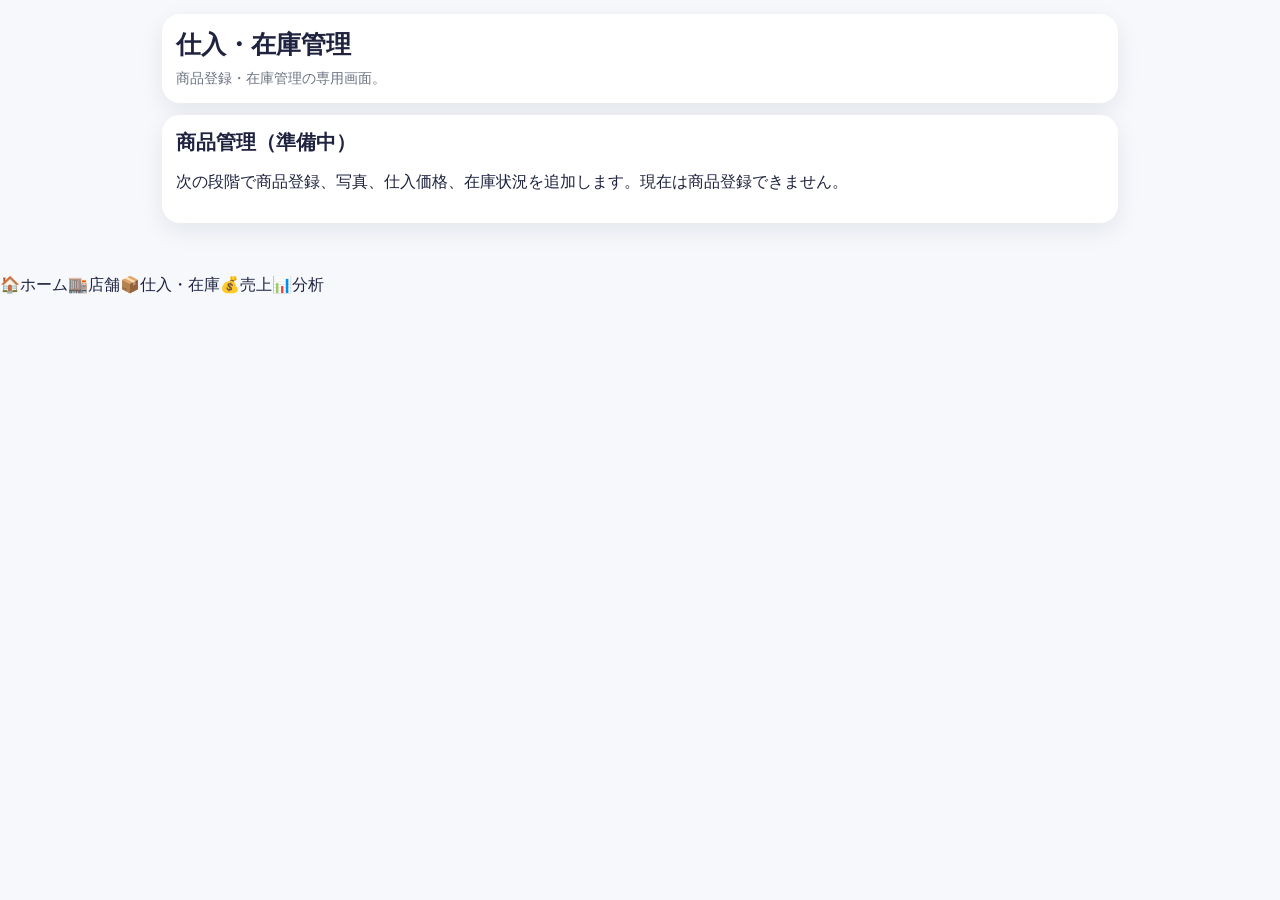
==== inventory.html @ 250a7c62 "Add files via upload" ====
<!DOCTYPE html><html lang="ja"><head><meta charset="UTF-8"><meta name="viewport" content="width=device-width, initial-scale=1, viewport-fit=cover"><meta name="theme-color" content="#3976f6"><meta name="apple-mobile-web-app-capable" content="yes"><link rel="manifest" href="./manifest.json"><link rel="stylesheet" href="./css/style.css?v=routesearch2"><link rel="stylesheet" href="./css/pro-nav.css?v=1"><title>仕入・在庫管理 - せどりGPS店舗管理PRO</title></head><body class="proNavPage"><main class="container"><header class="appHeader card"><h1 class="appTitle">仕入・在庫管理</h1><div class="appSub">商品登録・在庫管理の専用画面。</div></header><section class="card"><h2 class="sectionTitle">商品管理（準備中）</h2><p class="proStageNote">次の段階で商品登録、写真、仕入価格、在庫状況を追加します。現在は商品登録できません。</p></section></main><nav class="proBottomNav" aria-label="メインメニュー"><a href="./home.html"><span aria-hidden="true">🏠</span><span>ホーム</span></a><a href="./index.html"><span aria-hidden="true">🏬</span><span>店舗</span></a><a href="./inventory.html" aria-current="page"><span aria-hidden="true">📦</span><span>仕入・在庫</span></a><a href="./sales.html"><span aria-hidden="true">💰</span><span>売上</span></a><a href="./report.html"><span aria-hidden="true">📊</span><span>分析</span></a></nav></body></html>
---- css/style.css ----
:root{
  --bg:#f6f8fc;
  --card:#ffffff;
  --text:#1f2340;
  --sub:#6b7280;
  --line:#e5e7eb;
  --primary:#3976f6;
  --primary-dark:#255ad9;
  --green:#129b52;
  --green-bg:#dff7e8;
  --blue:#2563eb;
  --blue-bg:#e7f0ff;
  --orange:#ea580c;
  --orange-bg:#fff0e1;
  --danger:#dc2626;
  --danger-bg:#fef2f2;
  --warn:#b7791f;
  --warn-bg:#fff4d8;
  --soft:#eef1f7;
  --shadow:0 8px 24px rgba(15,23,42,.08);
  --radius:18px;
}

*{
  box-sizing:border-box;
}

html,body{
  margin:0;
  padding:0;
  background:var(--bg);
  color:var(--text);
  font-family:-apple-system,BlinkMacSystemFont,"Hiragino Sans","Yu Gothic","Meiryo",sans-serif;
  -webkit-text-size-adjust:100%;
}

body{
  min-height:100vh;
}

img{
  max-width:100%;
  display:block;
}

button,
input,
select,
textarea{
  font:inherit;
}

button{
  appearance:none;
  -webkit-appearance:none;
  border:none;
  border-radius:14px;
  min-height:44px;
  padding:0 14px;
  font-weight:800;
  cursor:pointer;
  transition:transform .08s ease, opacity .12s ease, box-shadow .12s ease, background .12s ease;
  box-shadow:none;
  white-space:nowrap;
}

button:active,
button.is-pressed{
  transform:scale(.98);
}

button:disabled{
  opacity:.55;
  cursor:not-allowed;
}

input,
select,
textarea{
  width:100%;
  border:1px solid #dbe1ea;
  border-radius:14px;
  background:#fff;
  color:var(--text);
  min-height:44px;
  padding:10px 14px;
  outline:none;
}

input:focus,
select:focus,
textarea:focus{
  border-color:var(--primary);
  box-shadow:0 0 0 3px rgba(57,118,246,.12);
}

input[type="checkbox"]{
  width:auto;
  min-width:0;
  height:auto;
  min-height:0;
  padding:0;
  border:none;
  border-radius:0;
  background:transparent;
  box-shadow:none;
}

a{
  color:inherit;
  text-decoration:none;
}

.container{
  width:min(100%, 980px);
  margin:0 auto;
  padding:14px 12px 40px;
}

.appHeader{
  margin-bottom:12px;
}

.appTitle{
  font-size:25px;
  font-weight:900;
  line-height:1.3;
  margin:0;
}

.appSub{
  margin-top:6px;
  color:var(--sub);
  font-size:14px;
  line-height:1.6;
}

.card{
  background:var(--card);
  border-radius:var(--radius);
  box-shadow:var(--shadow);
  padding:14px;
  margin-bottom:12px;
}

.sectionTitle{
  font-size:20px;
  font-weight:900;
  line-height:1.35;
  margin:0 0 10px;
}

.mini{
  color:var(--sub);
  font-size:13px;
  line-height:1.6;
}

.name{
  font-size:20px;
  font-weight:900;
  line-height:1.35;
  color:var(--text);
  word-break:break-word;
}

.item{
  position:relative;
  background:#fff;
  border:1px solid #edf1f7;
  border-radius:18px;
  box-shadow:0 4px 16px rgba(15,23,42,.05);
  padding:14px;
  margin-bottom:12px;
}

.item:last-child{
  margin-bottom:0;
}

.row2{
  display:grid;
  grid-template-columns:1fr 1fr;
  gap:8px;
}

.row3{
  display:grid;
  grid-template-columns:1fr 1fr 1fr;
  gap:8px;
}

.mt8{ margin-top:8px; }
.mt10{ margin-top:10px; }
.mt12{ margin-top:12px; }
.mt16{ margin-top:16px; }

.primaryBtn{
  background:var(--primary);
  color:#fff;
}

.primaryBtn:hover{
  background:var(--primary-dark);
}

.ghostBtn{
  background:var(--soft);
  color:var(--text);
}

.activeLayout{
  box-shadow:0 0 0 2px rgba(57,118,246,.16);
}

.badge{
  display:inline-flex;
  align-items:center;
  min-height:28px;
  padding:0 10px;
  border-radius:999px;
  font-size:13px;
  font-weight:800;
  color:var(--text);
  background:#eef1f7;
  margin:0 6px 6px 0;
  white-space:nowrap;
}

.badge.near{
  background:#e7f0ff;
  color:#2563eb;
}

.badge.map{
  background:#eef8ff;
  color:#1677ff;
}

.badge.freq{
  background:#fff7e8;
  color:#b7791f;
}

.evalLabel{
  display:inline-flex;
  align-items:center;
  min-height:30px;
  padding:0 10px;
  border-radius:999px;
  font-size:13px;
  font-weight:900;
  margin-bottom:10px;
}

.eval-good{
  background:#e8f8ee;
  color:#129b52;
}

.eval-mid{
  background:#fff7e8;
  color:#b7791f;
}

.eval-bad{
  background:#fef2f2;
  color:#dc2626;
}

.eval-new{
  background:#eef1f7;
  color:#4b5563;
}

.rate-good{ color:#129b52; font-weight:800; }
.rate-mid{ color:#b7791f; font-weight:800; }
.rate-low{ color:#ea580c; font-weight:800; }
.rate-bad{ color:#dc2626; font-weight:800; }

.expected-high{
  border-color:#ffb3b5;
  background:linear-gradient(180deg,#fff,#fff6f6);
}

.expected-mid{
  border-color:#ffd9a8;
  background:linear-gradient(180deg,#fff,#fffaf3);
}

.stale-30{
  box-shadow:0 0 0 1px rgba(234,88,12,.12), 0 4px 16px rgba(15,23,42,.05);
}

.stale-60{
  box-shadow:0 0 0 1px rgba(220,38,38,.14), 0 4px 16px rgba(15,23,42,.05);
}

.compactCard .name{
  font-size:19px;
}

.compactMainRow,
.compactSubRow{
  display:flex;
  flex-wrap:wrap;
  gap:10px 12px;
  margin-top:8px;
}

.mainExpected{
  font-weight:900;
  color:#255ad9;
}

.mainExpected.high{
  color:#dc2626;
}

.mainProfit{
  font-weight:900;
  color:#ea580c;
}

.detailBox{
  margin-top:10px;
  border-radius:14px;
  background:#f8fafc;
  padding:10px 12px;
}

.detailLine{
  font-size:13px;
  line-height:1.7;
  color:#4b5563;
}

.detailWarn{
  color:#dc2626;
  font-weight:800;
}

.formGrid{
  display:grid;
  grid-template-columns:1fr;
  gap:10px;
}

.formActions{
  display:grid;
  grid-template-columns:1fr 1fr;
  gap:8px;
  margin-top:10px;
}

.filterGrid{
  display:grid;
  grid-template-columns:1fr 1fr;
  gap:8px;
}

.filterGrid3{
  display:grid;
  grid-template-columns:1fr 1fr 1fr;
  gap:8px;
}

.row2 button,
.routeBar button,
.storeTopActions button,
.formActions button,
.filterGrid button,
.routeBar3 button{
  font-size:15px;
  padding:0 10px;
}

.mapCard{
  overflow:hidden;
}

#map{
  width:100%;
  height:320px;
  border-radius:16px;
  overflow:hidden;
  background:#e5e7eb;
}

.leaflet-container{
  border-radius:16px;
  font:inherit;
}

.routeBar{
  display:grid;
  grid-template-columns:1fr 1fr;
  gap:8px;
}

.routeBar3{
  display:grid;
  grid-template-columns:1fr 1fr 1fr;
  gap:8px;
}

.storeTopActionsCard{
  padding:12px;
}

.storeTopActions{
  display:grid;
  gap:8px;
}

.storeTopActions4{
  grid-template-columns:1fr 1fr;
}

.todayCheckLabel{
  display:inline-flex;
  align-items:center;
  gap:4px;
  font-size:13px;
  font-weight:700;
  color:#1f2340;
}

.compactTodayCheck{
  font-size:14px;
}

.todayCheckInput.small{
  appearance:auto;
  -webkit-appearance:checkbox;
  width:12px !important;
  height:12px !important;
  min-width:12px !important;
  min-height:12px !important;
  margin:0;
  padding:0;
  accent-color:#3976f6;
  flex:0 0 12px;
}

/* 今日行くボタン風トグル */
.todayToggleBtn{
  display:inline-flex;
  align-items:center;
  gap:10px;
  min-height:48px;
  padding:0 16px;
  border-radius:16px;
  background:#eef1f7;
  color:#1f2340;
  font-size:16px;
  font-weight:900;
  line-height:1;
  cursor:pointer;
  user-select:none;
  -webkit-user-select:none;
  transition:transform .08s ease, background .12s ease, box-shadow .12s ease, color .12s ease;
  box-shadow:0 2px 8px rgba(15,23,42,.06);
}

.todayToggleBtn:active{
  transform:scale(.98);
}

.todayToggleBtn.checked{
  background:#16a34a;
  color:#fff;
  box-shadow:0 8px 18px rgba(22,163,74,.22);
}

.todayToggleNative{
  position:absolute !important;
  opacity:0 !important;
  pointer-events:none !important;
  width:1px !important;
  height:1px !important;
}

.todayToggleBox{
  width:24px;
  height:24px;
  min-width:24px;
  min-height:24px;
  border-radius:8px;
  display:inline-flex;
  align-items:center;
  justify-content:center;
  background:#fff;
  color:transparent;
  font-size:16px;
  font-weight:900;
  box-shadow:inset 0 0 0 2px rgba(31,35,64,.12);
}

.todayToggleBtn.checked{
  background:#f5f0ff;
  border-color:#b79cff;
  color:#6d28d9;
}

.todayToggleBtn.checked .todayToggleBox{
  background:#7c3aed;
  color:#fff;
}

.todayToggleText{
  display:inline-flex;
  align-items:center;
  font-size:16px;
  font-weight:900;
  letter-spacing:.01em;
}

#helpUI{
  position:fixed;
  inset:0;
  z-index:4000;
  background:rgba(15,23,42,.42);
  display:none;
  align-items:flex-end;
  justify-content:center;
  padding:12px;
}

#helpUI.show{
  display:flex;
}

.helpCard{
  width:min(100%, 760px);
  max-height:88vh;
  overflow:auto;
  background:#fff;
  border-radius:22px 22px 16px 16px;
  padding:18px 16px 16px;
  box-shadow:0 18px 48px rgba(15,23,42,.22);
  -webkit-overflow-scrolling:touch;
}

#helpTitle{
  font-size:20px;
  font-weight:900;
  line-height:1.35;
  margin-bottom:8px;
}

#helpContent{
  font-size:14px;
  line-height:1.8;
  color:#374151;
}

.helpActions{
  display:grid;
  grid-template-columns:1fr 1fr 1fr;
  gap:8px;
  margin-top:14px;
}

.qtyCategoryModal{
  position:fixed;
  inset:0;
  background:rgba(15,23,42,.46);
  display:none;
  align-items:flex-end;
  justify-content:center;
  z-index:5000;
  padding:16px;
}

.qtyCategoryModal.show{
  display:flex;
}

.qtyCategoryCard{
  width:min(100%, 720px);
  max-height:88vh;
  overflow:auto;
  background:#fff;
  border-radius:22px 22px 16px 16px;
  box-shadow:0 18px 48px rgba(15,23,42,.22);
  padding:18px 16px 18px;
  -webkit-overflow-scrolling:touch;
}

.qtyCategoryTitle{
  font-size:20px;
  font-weight:800;
  color:#111827;
  line-height:1.35;
  margin-bottom:6px;
}

.qtyCategorySub{
  font-size:13px;
  color:#6b7280;
  line-height:1.6;
  margin-bottom:16px;
}

.qtyCategorySectionTitle{
  font-size:14px;
  font-weight:800;
  color:#1f2937;
  margin:16px 0 10px;
}

.qtyQuickButtons{
  display:grid;
  grid-template-columns:repeat(4, 1fr);
  gap:8px;
}

.qtyQuickBtn{
  min-height:42px;
  border:none;
  border-radius:14px;
  background:#eef2ff;
  color:#1f2340;
  font-size:14px;
  font-weight:800;
  transition:.15s ease;
}

.qtyQuickBtn.active{
  background:#3976f6;
  color:#fff;
}

.qtyManualRow{
  display:grid;
  grid-template-columns:1fr auto;
  gap:8px;
  margin-top:10px;
}

.qtyManualInput{
  width:100%;
  min-height:44px;
  border:1px solid #dbe1ea;
  border-radius:14px;
  padding:0 14px;
  font-size:16px;
  background:#fff;
  color:#111827;
  box-sizing:border-box;
}

.qtyManualInput:focus{
  outline:none;
  border-color:#3976f6;
  box-shadow:0 0 0 3px rgba(57,118,246,.14);
}

.qtyManualBtn{
  min-width:104px;
  min-height:44px;
  border:none;
  border-radius:14px;
  background:#e7f0ff;
  color:#2563eb;
  font-size:13px;
  font-weight:800;
  padding:0 14px;
}

.qtySelectedBox{
  margin-top:10px;
  border-radius:14px;
  background:#f8fafc;
  color:#111827;
  padding:12px 14px;
  font-size:14px;
  font-weight:700;
}

.categoryChipWrap{
  display:flex;
  flex-wrap:wrap;
  gap:8px;
}

.categoryChip{
  min-height:38px;
  border:none;
  border-radius:999px;
  background:#eef1f7;
  color:#1f2340;
  font-size:13px;
  font-weight:800;
  padding:0 14px;
}

.categoryChip.active{
  background:#3976f6;
  color:#fff;
}

.categoryAddRow{
  display:grid;
  grid-template-columns:1fr auto;
  gap:8px;
}

.categoryTextInput{
  width:100%;
  min-height:44px;
  border:1px solid #dbe1ea;
  border-radius:14px;
  padding:0 14px;
  font-size:16px;
  background:#fff;
  color:#111827;
  box-sizing:border-box;
}

.categoryTextInput:focus{
  outline:none;
  border-color:#3976f6;
  box-shadow:0 0 0 3px rgba(57,118,246,.14);
}

.categoryAddBtn{
  min-width:84px;
  min-height:44px;
  border:none;
  border-radius:14px;
  background:#3976f6;
  color:#fff;
  font-size:13px;
  font-weight:800;
  padding:0 14px;
}

.qtyCategoryCountEditor{
  display:flex;
  flex-direction:column;
  gap:10px;
}

.qtyCategoryEmpty{
  border-radius:14px;
  background:#f8fafc;
  color:#6b7280;
  font-size:13px;
  padding:14px;
}

.qtyCategoryCountRow{
  display:grid;
  grid-template-columns:1fr auto;
  gap:12px;
  align-items:center;
  border:1px solid #e5e7eb;
  border-radius:16px;
  background:#fff;
  padding:12px 12px;
}

.qtyCategoryCountName{
  font-size:14px;
  font-weight:800;
  color:#111827;
  line-height:1.4;
  word-break:break-word;
}

.qtyStepper{
  display:flex;
  align-items:center;
  gap:8px;
}

.qtyStepBtn{
  width:36px;
  height:36px;
  border:none;
  border-radius:12px;
  font-size:20px;
  font-weight:800;
  line-height:1;
}

.qtyStepBtn.minus{
  background:#eef1f7;
  color:#1f2340;
}

.qtyStepBtn.plus{
  background:#3976f6;
  color:#fff;
}

.qtyStepValue{
  min-width:28px;
  text-align:center;
  font-size:16px;
  font-weight:800;
  color:#111827;
}

.qtyRemainPanel{
  margin-top:12px;
  display:grid;
  grid-template-columns:auto 1fr auto;
  align-items:end;
  gap:8px;
  border-radius:16px;
  padding:12px 14px;
  background:#f8fafc;
}

.qtyRemainLabel{
  font-size:13px;
  font-weight:700;
  color:#6b7280;
}

.qtyRemainValue{
  font-size:24px;
  font-weight:900;
  line-height:1;
}

.qtyRemainUnit{
  font-size:13px;
  font-weight:700;
  color:#6b7280;
}

.qtyRemainPanel.is-ok{
  background:#e8f8ee;
  color:#129b52;
}

.qtyRemainPanel.is-under{
  background:#fff7e8;
  color:#b7791f;
}

.qtyRemainPanel.is-over{
  background:#fef2f2;
  color:#dc2626;
}

.qtyCategoryTotalCheck.is-ok{
  background:#e8f8ee;
  color:#129b52;
}

.qtyCategoryTotalCheck.is-under{
  background:#fff7e8;
  color:#b7791f;
}

.qtyCategoryTotalCheck.is-over{
  background:#fef2f2;
  color:#dc2626;
}

.categoryPickerActions{
  display:grid;
  grid-template-columns:1fr 1fr;
  gap:10px;
  margin-top:18px;
}

.profitQuickBtn{
  background:#fff4d8;
  color:#b7791f;
}

.profitQuickBtn.active{
  background:#ea580c;
  color:#fff;
}

.profitEditQuickBtn{
  background:#fff4d8;
  color:#b7791f;
}

.profitEditQuickBtn.active{
  background:#ea580c;
  color:#fff;
}

.chipRow{
  display:flex;
  flex-wrap:wrap;
  gap:8px;
}

.chip{
  display:inline-flex;
  align-items:center;
  min-height:32px;
  padding:0 12px;
  border-radius:999px;
  background:#eef2ff;
  color:#1f2340;
  font-size:12px;
  font-weight:800;
}

.summarySubTitle{
  margin:16px 0 10px;
  font-size:15px;
  font-weight:900;
  color:#1f2340;
}

.chartWrap{
  display:grid;
  grid-template-columns:1fr;
  gap:12px;
}

.chartCanvasBox{
  display:flex;
  justify-content:center;
  align-items:center;
  background:#fff;
}

.chartLegend{
  display:flex;
  flex-direction:column;
  gap:8px;
}

.legendItem{
  display:grid;
  grid-template-columns:auto 1fr auto auto;
  gap:8px;
  align-items:center;
  background:#f8fafc;
  border-radius:12px;
  padding:10px 12px;
}

.legendColor{
  width:12px;
  height:12px;
  border-radius:999px;
}

.legendName{
  font-size:13px;
  font-weight:700;
}

.legendQty,
.legendRate{
  font-size:12px;
  color:#6b7280;
  font-weight:700;
}

.miniTable{
  border:1px solid #e5e7eb;
  border-radius:14px;
  overflow:hidden;
  background:#fff;
}

.miniTableHead,
.miniTableRow{
  display:grid;
  grid-template-columns:1fr 92px 92px;
  gap:8px;
  align-items:center;
  padding:10px 12px;
}

.miniTableHead{
  background:#f8fafc;
  font-size:12px;
  font-weight:900;
}

.miniTableRow{
  border-top:1px solid #eef1f7;
}

.miniCell{
  font-size:13px;
}

.miniCell.name{
  font-weight:700;
}

.miniCell.qty,
.miniCell.rate{
  text-align:right;
  color:#4b5563;
}

.catList{
  display:flex;
  flex-direction:column;
  gap:10px;
}

.catItem{
  display:grid;
  grid-template-columns:1fr auto;
  gap:10px;
  align-items:center;
  border:1px solid #e5e7eb;
  border-radius:16px;
  padding:12px 14px;
  background:#fff;
}

.catName{
  font-size:14px;
  font-weight:900;
  line-height:1.4;
}

.catQty{
  font-size:13px;
  font-weight:800;
  color:#2563eb;
}

.rankItem{
  display:grid;
  grid-template-columns:40px 1fr auto;
  gap:10px;
  align-items:center;
  padding:12px 0;
  border-top:1px solid #eef1f7;
}

.rankItem:first-child{
  border-top:none;
}

.rankNo{
  width:32px;
  height:32px;
  border-radius:999px;
  background:#eef2ff;
  color:#255ad9;
  display:flex;
  align-items:center;
  justify-content:center;
  font-weight:900;
  font-size:13px;
}

.rankName{
  font-size:14px;
  font-weight:900;
  line-height:1.4;
}

.rankSub{
  margin-top:4px;
  color:#6b7280;
  font-size:12px;
  line-height:1.6;
}

.rankValue{
  font-size:13px;
  font-weight:900;
  color:#1f2340;
  text-align:right;
}

.emptyText{
  color:#6b7280;
  font-size:13px;
  line-height:1.7;
}

.detailBlock{
  border:1px solid #e5e7eb;
  border-radius:16px;
  background:#fff;
  padding:12px 14px;
  margin-bottom:10px;
}

.detailTitle{
  font-size:14px;
  font-weight:900;
  margin-bottom:6px;
}

.detailText{
  font-size:13px;
  color:#4b5563;
  line-height:1.8;
}

/* カレンダー */
.calendarGrid{
  display:grid;
  grid-template-columns:repeat(7, minmax(0, 1fr));
  gap:5px;
}

.dow{
  text-align:center;
  font-size:12px;
  font-weight:900;
  color:#6b7280;
  padding:4px 0 6px;
}

.dayCell{
  height:58px;
  min-height:58px;
  border-radius:14px;
  background:#fff;
  border:1px solid #e5e7eb;
  padding:6px 5px 4px;
  display:flex;
  flex-direction:column;
  justify-content:space-between;
  overflow:hidden;
}

.dayCell.empty{
  background:transparent;
  border:none;
}

.dayCell.hasData{
  background:#eef6ff;
  border-color:#bfd7ff;
}

.dayCell.bigSuccess{
  background:#fff0f0;
  border-color:#ffb7b7;
}

.dayCell.visitOnly{
  background:#fff9ec;
  border-color:#ffe2a8;
}

.dayCell.today{
  box-shadow:0 0 0 2px rgba(57,118,246,.18);
}

.dayCell.selected{
  outline:2px solid rgba(57,118,246,.22);
}

.dayNum{
  font-size:11px;
  font-weight:900;
  line-height:1;
  color:#1f2340;
  display:block;
  flex:0 0 auto;
  text-align:left;
}

.dayValue{
  text-align:center;
  font-size:10px;
  font-weight:900;
  line-height:1;
  color:#255ad9;
  white-space:nowrap;
  overflow:visible;
  text-overflow:clip;
  letter-spacing:0;
  display:block;
  flex:0 0 auto;
  margin-top:auto;
}

.dayCell:not(.hasData):not(.bigSuccess) .dayValue{
  color:#6b7280;
  font-weight:800;
}

.dayCell.visitOnly .dayValue{
  color:#b7791f;
}

.dayCell.bigSuccess .dayValue{
  color:#dc2626;
}

#selectedDayBar{
  margin-top:10px;
  border-radius:16px;
  background:#f8fafc;
  padding:14px 16px;
}

.dayStickyLabel{
  font-size:13px;
  color:#6b7280;
  font-weight:700;
}

.dayStickyValue{
  margin-top:6px;
  font-size:15px;
  font-weight:900;
}

.modal{
  position:fixed;
  inset:0;
  display:none;
  align-items:center;
  justify-content:center;
  background:rgba(15,23,42,.42);
  z-index:4500;
  padding:12px;
}

.modal.show{
  display:flex;
}

.modalCard{
  width:min(100%, 760px);
  max-height:88vh;
  overflow:auto;
  background:#fff;
  border-radius:18px;
  padding:16px;
  box-shadow:0 18px 48px rgba(15,23,42,.22);
  -webkit-overflow-scrolling:touch;
}

@media (max-width: 640px){
  .container{
    padding:10px 10px 32px;
  }

  .appTitle{
    font-size:23px;
  }

  .card{
    padding:12px;
    border-radius:16px;
  }

  .sectionTitle{
    font-size:18px;
  }

  .row2,
  .row3,
  .formActions,
  .filterGrid,
  .filterGrid3,
  .routeBar,
  .routeBar3,
  .helpActions{
    grid-template-columns:1fr 1fr;
  }

  #map{
    height:280px;
  }

  .name{
    font-size:19px;
  }

  .mini{
    font-size:13px;
  }

  .storeTopActions4{
    grid-template-columns:1fr 1fr;
  }

  .storeTopActions button{
    min-height:42px;
    font-size:14px;
    padding:0 8px;
    letter-spacing:0;
  }

  .row2 button,
  .routeBar button,
  .formActions button,
  .filterGrid button{
    font-size:15px;
  }

  .todayCheckInput.small{
    width:11px !important;
    height:11px !important;
    min-width:11px !important;
    min-height:11px !important;
    flex:0 0 11px;
  }

  .todayToggleBtn{
    width:100%;
    justify-content:center;
    min-height:50px;
    border-radius:15px;
    font-size:17px;
    padding:0 14px;
  }

  .todayToggleBox{
    width:24px;
    height:24px;
    min-width:24px;
    min-height:24px;
  }

  .todayToggleText{
    font-size:17px;
  }

  .calendarGrid{
    gap:4px;
  }

  .dayCell{
    height:54px;
    min-height:54px;
    padding:5px 4px 4px;
    border-radius:13px;
  }

  .dayNum{
    font-size:10px;
    line-height:1;
    text-align:left;
  }

  .dayValue{
    font-size:8px;
    line-height:1;
    text-align:center;
    white-space:nowrap;
    overflow:visible;
    text-overflow:clip;
    letter-spacing:0;
    margin-top:auto;
  }

  .qtyCategoryModal{
    padding:10px;
  }

  .qtyCategoryCard{
    width:100%;
    max-height:90vh;
    border-radius:20px 20px 14px 14px;
    padding:16px 14px 16px;
  }

  .qtyCategoryTitle{
    font-size:18px;
  }

  .qtyQuickButtons{
    grid-template-columns:repeat(4, 1fr);
    gap:7px;
  }

  .qtyQuickBtn{
    min-height:40px;
    font-size:13px;
    border-radius:12px;
  }

  .qtyManualRow{
    grid-template-columns:1fr;
  }

  .qtyManualBtn,
  .categoryAddBtn{
    min-height:42px;
    width:100%;
  }

  .categoryAddRow{
    grid-template-columns:1fr;
  }

  .qtyCategoryCountRow{
    grid-template-columns:1fr;
    gap:10px;
  }

  .qtyStepper{
    justify-content:flex-end;
  }

  .categoryPickerActions{
    grid-template-columns:1fr 1fr;
    position:sticky;
    bottom:0;
    background:#fff;
    padding-top:10px;
  }

  .helpCard{
    width:100%;
    max-height:90vh;
    padding:16px 14px 14px;
  }

  .miniTableHead,
  .miniTableRow{
    grid-template-columns:1fr 78px 78px;
    gap:6px;
    padding:10px;
  }

  .legendItem{
    grid-template-columns:auto 1fr auto;
  }

  .legendRate{
    grid-column:2 / 4;
    text-align:right;
  }

  .rankItem{
    grid-template-columns:34px 1fr;
  }

  .rankValue{
    grid-column:2;
    text-align:left;
    margin-top:4px;
  }
}

.savedRouteAccordion{
  border:1px solid #e6ebf5;
  border-radius:20px;
  background:#fff;
  box-shadow:0 4px 14px rgba(15,23,42,.04);
  overflow:hidden;
}

.savedRouteSummary{
  width:100%;
  background:#fff;
  color:#1f2340;
  border:none;
  padding:16px 16px 14px;
  display:block;
  text-align:left;
  min-height:auto;
}

.savedRouteSummary:active{
  transform:scale(.998);
}

.savedRouteSummaryTop{
  display:grid;
  grid-template-columns:1fr auto;
  gap:10px;
  align-items:start;
}

.savedRouteTitleWrap{
  min-width:0;
}

.savedRouteTitleRow{
  display:flex;
  flex-wrap:wrap;
  gap:8px;
  align-items:center;
}

.savedRouteTitle{
  font-size:18px;
  font-weight:900;
  line-height:1.4;
  color:#1f2340;
}

.savedRouteFavBadge{
  display:inline-flex;
  align-items:center;
  min-height:26px;
  padding:0 10px;
  border-radius:999px;
  background:#fff4d8;
  color:#b7791f;
  font-size:12px;
  font-weight:900;
}

.savedRouteMeta{
  margin-top:8px;
  color:#6b7280;
  font-size:12px;
  line-height:1.6;
}

.savedRouteChevron{
  font-size:14px;
  font-weight:900;
  color:#6b7280;
  padding-top:2px;
}

.savedRouteCompactInfo{
  margin-top:10px;
}

.savedRouteCount{
  font-size:13px;
  font-weight:800;
  color:#4b5563;
  line-height:1.6;
}

.savedRoutePreview{
  margin-top:8px;
  color:#6b7280;
  font-size:13px;
  line-height:1.7;
  word-break:break-word;
}

.savedRouteDetail{
  border-top:1px solid #eef2f7;
  padding:14px 16px 16px;
  background:#fcfdff;
}

.savedRouteFullList{
  display:flex;
  flex-direction:column;
  gap:8px;
  margin-bottom:14px;
}

.savedRouteStoreLine{
  display:flex;
  gap:8px;
  align-items:flex-start;
}

.savedRouteStoreDot{
  flex:0 0 auto;
  font-size:13px;
  line-height:1.6;
}

.savedRouteStoreName{
  font-size:13px;
  line-height:1.7;
  color:#4b5563;
  word-break:break-word;
}

.savedRouteActionGrid{
  display:grid;
  grid-template-columns:1fr 1fr;
  gap:10px;
}

.savedRouteActionBtn{
  min-height:44px;
  border:none;
  border-radius:16px;
  font-size:14px;
  font-weight:900;
  padding:0 12px;
}

.savedRouteAccordion.open .savedRouteSummary{
  background:#fff;
}

@media (max-width: 640px){
  .savedRouteSummary{
    padding:14px 14px 12px;
  }

  .savedRouteTitle{
    font-size:17px;
  }

  .savedRouteMeta{
    font-size:11px;
  }

  .savedRouteCount,
  .savedRoutePreview,
  .savedRouteStoreName{
    font-size:12px;
  }

  .savedRouteDetail{
    padding:12px 14px 14px;
  }

  .savedRouteActionGrid{
    grid-template-columns:1fr 1fr;
    gap:8px;
  }

  .savedRouteActionBtn{
    min-height:42px;
    font-size:13px;
    border-radius:14px;
    padding:0 10px;
  }
}
/* =========================
   画面全体の見やすさ改善
========================= */

.warnBtn{
  background:var(--warn-bg);
  color:var(--warn);
}

.dangerBtn{
  background:var(--danger-bg);
  color:var(--danger);
}

.backupCard{
  background:linear-gradient(180deg,#ffffff,#fafbff);
  border:1px solid #e7ebf5;
}

.backupSub{
  color:#7a8396;
}

.backupBtn{
  background:#f4f6fb;
  color:#364152;
}

.sectionDivider{
  height:1px;
  background:#e9edf5;
  margin:16px 0 14px;
}

.routeActionSection,
.routeListSection{
  display:block;
}

.routeSectionSub{
  font-size:13px;
  font-weight:700;
  color:#6b7280;
}

.emptyRouteText{
  background:#f8fafc;
  border-radius:14px;
  padding:12px 14px;
}

.routeSplitBtns{
  margin-bottom:10px;
}

.routeSplitSub{
  margin-bottom:12px;
}

.todayRouteItem{
  margin-bottom:10px;
  padding:12px 14px;
}

.todayRouteName{
  font-size:16px;
  margin-bottom:6px;
}

.storeTopBlock{
  display:block;
}

.modeBlockTitle{
  font-size:13px;
  font-weight:800;
  color:#6b7280;
  margin-bottom:8px;
}

.storeTopActions2{
  grid-template-columns:1fr 1fr;
}

.layoutSwitchRow{
  display:grid;
  grid-template-columns:1fr 1fr;
  gap:8px;
}

.layoutSwitchRow button{
  min-height:46px;
  font-size:15px;
}

#detailLayoutBtn.primaryBtn,
#compactLayoutBtn.primaryBtn{
  box-shadow:0 8px 18px rgba(57,118,246,.18);
}

.activeFilterChips{
  display:flex;
  flex-wrap:wrap;
  gap:8px;
}

.activeFilterChip{
  display:inline-flex;
  align-items:center;
  min-height:32px;
  padding:0 12px;
  border-radius:999px;
  background:#eef1f7;
  color:#334155;
  font-size:12px;
  font-weight:800;
  line-height:1;
}

.activeSortChip{
  background:#e7f0ff;
  color:#2563eb;
}

.activeModeChip{
  background:#e8f8ee;
  color:#129b52;
}

.btnBlue{
  background:#e7f0ff;
  color:#2563eb;
}

.btnGreen{
  background:#dff7e8;
  color:#129b52;
}

.btnWarn{
  background:#fff4d8;
  color:#b7791f;
}

.btnSoft{
  background:#eef1f7;
  color:#1f2340;
}

.btnDanger{
  background:#fef2f2;
  color:#dc2626;
}

@media (max-width:640px){
  .activeFilterChips{
    gap:7px;
  }

  .activeFilterChip{
    min-height:30px;
    padding:0 11px;
    font-size:12px;
  }

  .layoutSwitchRow button{
    min-height:44px;
    font-size:14px;
  }

  .backupCard .row2{
    grid-template-columns:1fr 1fr;
  }
}
/* 今日のルート一覧アコーディオン */
.todayRouteAccordion{
  margin-top:12px;
}

.todayRouteAccordionHeader{
  width:100%;
  background:#fff;
  color:#1f2340;
  border:none;
  min-height:52px;
  padding:0;
  display:flex;
  align-items:center;
  justify-content:space-between;
  text-align:left;
  box-shadow:none;
}

.todayRouteAccordionHeader:active{
  transform:scale(.998);
}

.todayRouteAccordionTitle{
  font-size:15px;
  font-weight:900;
  line-height:1.4;
}

.todayRouteAccordionChevron{
  width:38px;
  height:38px;
  min-width:38px;
  border-radius:999px;
  display:inline-flex;
  align-items:center;
  justify-content:center;
  background:#eef1f7;
  color:#6b7280;
  font-size:16px;
  font-weight:900;
  box-shadow:inset 0 0 0 1px #d9dfeb;
  transition:background .15s ease, color .15s ease, box-shadow .15s ease;
}

/* 開いている時 */
.todayRouteAccordionHeader[aria-expanded="true"] .todayRouteAccordionChevron{
  background:#e7f0ff;
  color:#2563eb;
  box-shadow:inset 0 0 0 1px #bfd3ff;
}

/* 閉じている時 */
.todayRouteAccordionHeader[aria-expanded="false"] .todayRouteAccordionChevron{
  background:#eef1f7;
  color:#6b7280;
  box-shadow:inset 0 0 0 1px #d9dfeb;
}

.todayRouteAccordionBody{
  display:block;
}

@media (max-width:640px){
  .todayRouteAccordionHeader{
    min-height:50px;
  }

  .todayRouteAccordionChevron{
    width:40px;
    height:40px;
    min-width:40px;
    font-size:17px;
  }
}

.routeSplitBlock .primaryBtn{
  width:100%;
}

.routeSplitSub{
  margin-top:6px;
}
.routeSplitRow{
  display:grid;
  grid-template-columns:minmax(0, 1fr) auto;
  gap:10px;
  align-items:center;
}

.routeSplitOpenBtn{
  width:100%;
}

.routeSplitEta{
  white-space:nowrap;
  font-size:14px;
  font-weight:900;
  color:#4b5563;
}

.routeSplitRow{
  display:grid;
  grid-template-columns:minmax(0, 1fr) 170px;
  gap:12px;
  align-items:center;
}

.routeSplitOpenBtn{
  width:100%;
}

.routeSplitEta{
  white-space:nowrap;
  font-size:13px;
  font-weight:900;
  color:#4b5563;
  text-align:right;
}

.routeSplitSub{
  margin-top:4px;
  margin-bottom:8px;
  padding-left:2px;
}

@media (max-width:640px){
  .routeSplitRow{
    grid-template-columns:minmax(0, 1fr) 150px;
    gap:10px;
    align-items:center;
  }

  .routeSplitOpenBtn{
    min-width:0;
    font-size:14px;
    padding-left:12px;
    padding-right:12px;
  }

  .routeSplitEta{
    font-size:12px;
  }
}
.current-location-marker-wrap{
  background:transparent;
  border:none;
}

.current-location-nav-marker{
  position:relative;
  width:30px;
  height:30px;
}

.current-location-nav-ring{
  position:absolute;
  inset:3px;
  border-radius:999px;
  background:rgba(37,99,235,.10);
  border:2px solid rgba(37,99,235,.20);
}

.current-location-nav-arrow{
  position:absolute;
  left:50%;
  top:50%;
  width:0;
  height:0;
  transform:translate(-50%,-58%) rotate(0deg);
  border-left:8px solid transparent;
  border-right:8px solid transparent;
  border-bottom:16px solid #2563eb;
  filter:drop-shadow(0 1px 2px rgba(0,0,0,.18));
}

.current-location-nav-dot{
  position:absolute;
  left:50%;
  top:50%;
  width:8px;
  height:8px;
  transform:translate(-50%,35%);
  border-radius:999px;
  background:#ffffff;
  box-shadow:0 0 0 2px #2563eb;
}
.todayRouteItemVisited{
  opacity:.68;
  background:#f8fafc;
  border-color:#dbe3ee;
}

.todayRouteItemVisited .todayRouteName{
  color:#6b7280;
}

.todayRouteItemVisited .mini{
  color:#94a3b8;
}
.dayCell{
  position:relative;
  padding-top:4px;
  padding-bottom:18px;
}

.dayNum{
  position:relative;
  z-index:2;
}

.dayMark{
  position:absolute;
  left:50%;
  top:42%;
  transform:translate(-50%, -50%);
  font-size:14px;
  line-height:1;
  pointer-events:none;
  z-index:1;
}

.dayMark.party{
  transform:translate(-50%, -50%);
}

.dayMark.trophy{
  transform:translate(-50%, -50%);
}

.dayValue{
  position:relative;
  z-index:2;
  margin-top:20px;
}
.badgeListWrap{
  display:grid;
  gap:10px;
}

.badgeItem{
  border:1px solid #dbe5f0;
  border-radius:14px;
  padding:12px;
  background:#fff;
}

.badgeItem.unlocked{
  border-color:#b9d7ff;
  background:#f8fbff;
}

.badgeItem.locked{
  opacity:.72;
  background:#f8fafc;
}

.badgeRowTop{
  display:flex;
  align-items:center;
  justify-content:space-between;
  gap:10px;
}

.badgeMain{
  display:flex;
  align-items:center;
  gap:10px;
  min-width:0;
}

.badgeIcon{
  font-size:22px;
  line-height:1;
}

.badgeName{
  font-size:14px;
  font-weight:800;
  color:#1f2340;
}

.badgeDesc{
  font-size:12px;
  color:#64748b;
  margin-top:2px;
  line-height:1.4;
}

.badgeState{
  font-size:12px;
  font-weight:700;
  white-space:nowrap;
}

.badgeState.unlocked{
  color:#2563eb;
}

.badgeState.locked{
  color:#94a3b8;
}

.badgeProgress{
  margin-top:8px;
  font-size:12px;
  color:#475569;
}
.badgeAccordionHeader{
  width:100%;
  display:flex;
  align-items:center;
  justify-content:space-between;
  gap:12px;
  background:#eef4ff;
  border:1px solid #cfe0ff;
  border-radius:16px;
  padding:14px 16px;
  color:#1f2340;
  font-weight:800;
}

.badgeAccordionChevron{
  font-size:20px;
  line-height:1;
  color:#3976f6;
}

.badgeAccordionBody{
  display:block;
}

.badgeListWrap{
  display:grid;
  gap:10px;
}

.badgeItem{
  border:1px solid #dbe5f0;
  border-radius:14px;
  padding:12px;
  background:#fff;
}

.badgeItem.unlocked{
  border-color:#b9d7ff;
  background:#f8fbff;
}

.badgeItem.locked{
  opacity:.72;
  background:#f8fafc;
}

.badgeRowTop{
  display:flex;
  align-items:center;
  justify-content:space-between;
  gap:10px;
}

.badgeMain{
  display:flex;
  align-items:center;
  gap:10px;
  min-width:0;
}

.badgeIcon{
  font-size:22px;
  line-height:1;
}

.badgeName{
  font-size:14px;
  font-weight:800;
  color:#1f2340;
}

.badgeDesc{
  font-size:12px;
  color:#64748b;
  margin-top:2px;
  line-height:1.4;
}

.badgeState{
  font-size:12px;
  font-weight:700;
  white-space:nowrap;
}

.badgeState.unlocked{
  color:#2563eb;
}

.badgeState.locked{
  color:#94a3b8;
}

.badgeProgress{
  margin-top:8px;
  font-size:12px;
  color:#475569;
}
.badgeMiniCard{
  background:linear-gradient(135deg, #eef4ff 0%, #f8fbff 100%);
  border:2px solid #bfd5ff;
  border-radius:18px;
  padding:16px 16px 14px;
  margin:12px 0;
  box-shadow:0 8px 22px rgba(57,118,246,.10);
}

.badgeMiniTitle{
  font-size:15px;
  font-weight:900;
  color:#1f2340;
  margin-bottom:6px;
}

.badgeMiniProgress{
  font-size:20px;
  font-weight:900;
  color:#2563eb;
  margin-bottom:8px;
  line-height:1.2;
}

.badgeMiniLatest,
.badgeMiniNext{
  font-size:14px;
  line-height:1.6;
  color:#334155;
  font-weight:700;
}

.badgeAccordionHeader{
  width:100%;
  display:flex;
  align-items:center;
  justify-content:space-between;
  gap:12px;
  background:linear-gradient(135deg, #e9f1ff 0%, #f4f8ff 100%);
  border:2px solid #bfd5ff;
  border-radius:18px;
  padding:16px 18px;
  color:#1f2340;
  font-weight:900;
  box-shadow:0 6px 18px rgba(57,118,246,.08);
}

.badgeAccordionHeader .sectionTitle{
  font-size:17px;
  font-weight:900;
}

.badgeAccordionChevron{
  font-size:24px;
  line-height:1;
  color:#3976f6;
}

.badgeItem{
  border:2px solid #d7e5ff;
  border-radius:16px;
  padding:14px;
  background:#fff;
  box-shadow:0 4px 12px rgba(15,23,42,.04);
}

.badgeItem.unlocked{
  border-color:#aecdff;
  background:linear-gradient(135deg, #f7fbff 0%, #ffffff 100%);
}

.badgeItem.locked{
  opacity:.82;
  background:#f8fafc;
}

.badgeIcon{
  font-size:26px;
  line-height:1;
}

.badgeName{
  font-size:15px;
  font-weight:900;
  color:#1f2340;
}

.badgeDesc{
  font-size:13px;
  color:#64748b;
  margin-top:3px;
  line-height:1.5;
}

.badgeState{
  font-size:13px;
  font-weight:900;
  white-space:nowrap;
}

.badgeState.unlocked{
  color:#2563eb;
}

.badgeState.locked{
  color:#94a3b8;
}

.badgeProgress{
  margin-top:10px;
  font-size:13px;
  color:#475569;
  font-weight:700;
}
.floatingJumpButtons{
  position:fixed;
  right:14px;
  bottom:18px;
  z-index:1200;
  display:flex;
  flex-direction:column;
  gap:10px;
}

.floatingJumpBtn{
  border:none;
  border-radius:999px;
  padding:12px 14px;
  min-height:44px;
  background:#3976f6;
  color:#fff;
  font-size:13px;
  font-weight:800;
  box-shadow:0 8px 20px rgba(57,118,246,.28);
}

.floatingJumpBtn.topBtn{
  background:#1f2340;
  box-shadow:0 8px 20px rgba(31,35,64,.22);
}

.floatingJumpBtn:active,
.floatingJumpBtn.is-pressed{
  transform:translateY(1px) scale(.99);
}

@media (max-width:480px){
  .floatingJumpButtons{
    right:12px;
    bottom:16px;
  }

  .floatingJumpBtn{
    font-size:12px;
    padding:11px 13px;
  }
}
.badgeTierSection{
  margin-top:14px;
}

.badgeTierSection:first-child{
  margin-top:0;
}

.badgeTierHeader{
  display:flex;
  align-items:center;
  justify-content:space-between;
  gap:10px;
  margin-bottom:10px;
  padding:10px 12px;
  border-radius:14px;
  background:#f4f8ff;
  border:1px solid #d7e5ff;
}

.badgeTierTitle{
  font-size:14px;
  font-weight:900;
  color:#1f2340;
}

.badgeTierCount{
  font-size:12px;
  font-weight:800;
  color:#3976f6;
}
.badgeMiniTopRow{
  display:flex;
  align-items:center;
  justify-content:space-between;
  gap:10px;
  margin-bottom:6px;
}

.badgeMiniRank{
  display:inline-flex;
  align-items:center;
  justify-content:center;
  min-width:68px;
  padding:6px 10px;
  border-radius:999px;
  font-size:12px;
  font-weight:900;
  line-height:1;
  background:rgba(255,255,255,.72);
  color:#1f2340;
  border:1px solid rgba(148,163,184,.28);
}

.badgeMiniTitleLine{
  margin-bottom:8px;
  font-size:13px;
  line-height:1.5;
  color:#334155;
  font-weight:800;
}

.badgeMiniRankName{
  font-weight:900;
}

.badgeMiniEvolution{
  margin-top:6px;
  font-size:13px;
  line-height:1.6;
  color:#334155;
  font-weight:800;
}

/* 進化テーマ */
.badgeThemeBasic{
  background:linear-gradient(135deg, #f8fbff 0%, #ffffff 100%);
  border:2px solid #dbe5f0;
  box-shadow:0 6px 16px rgba(15,23,42,.05);
}

.badgeThemeBasic .badgeMiniProgress{
  color:#2563eb;
}

.badgeThemeBlue{
  background:linear-gradient(135deg, #eef4ff 0%, #f8fbff 100%);
  border:2px solid #bfd5ff;
  box-shadow:0 8px 22px rgba(57,118,246,.10);
}

.badgeThemeBlue .badgeMiniProgress{
  color:#2563eb;
}

.badgeThemeBlue .badgeMiniRank{
  background:rgba(255,255,255,.85);
  color:#2563eb;
  border-color:rgba(37,99,235,.18);
}

.badgeThemePurple{
  background:linear-gradient(135deg, #f5f0ff 0%, #fcfaff 100%);
  border:2px solid #d9c3ff;
  box-shadow:0 10px 24px rgba(124,58,237,.12);
}

.badgeThemePurple .badgeMiniProgress{
  color:#7c3aed;
}

.badgeThemePurple .badgeMiniRank{
  background:rgba(255,255,255,.88);
  color:#7c3aed;
  border-color:rgba(124,58,237,.18);
}

.badgeThemeGold{
  background:linear-gradient(135deg, #fff7e8 0%, #fffdf7 100%);
  border:2px solid #f3d08b;
  box-shadow:0 12px 26px rgba(217,119,6,.14);
}

.badgeThemeGold .badgeMiniProgress{
  color:#b45309;
}

.badgeThemeGold .badgeMiniRank{
  background:rgba(255,255,255,.9);
  color:#b45309;
  border-color:rgba(180,83,9,.18);
}

.badgeThemeMaster{
  background:
    linear-gradient(135deg, #fff7e8 0%, #fffaf0 35%, #f7fbff 100%);
  border:2px solid #e7c46a;
  box-shadow:0 12px 30px rgba(180,83,9,.16);
  position:relative;
}

.badgeThemeMaster .badgeMiniProgress{
  color:#a16207;
}

.badgeThemeMaster .badgeMiniRank{
  background:rgba(255,255,255,.92);
  color:#a16207;
  border-color:rgba(161,98,7,.18);
}

.badgeThemeLegend{
  background:
    linear-gradient(135deg, #fff7e8 0%, #f8f1ff 45%, #eef8ff 100%);
  border:2px solid #d4af37;
  box-shadow:
    0 12px 30px rgba(212,175,55,.18),
    0 0 0 1px rgba(255,255,255,.45) inset;
  position:relative;
}

.badgeThemeLegend::after{
  content:"";
  position:absolute;
  inset:0;
  border-radius:16px;
  pointer-events:none;
  background:linear-gradient(
    120deg,
    rgba(255,255,255,0) 0%,
    rgba(255,255,255,.28) 35%,
    rgba(255,255,255,0) 65%
  );
}

.badgeThemeLegend .badgeMiniProgress{
  color:#a16207;
}

.badgeThemeLegend .badgeMiniRank{
  background:rgba(255,255,255,.94);
  color:#a16207;
  border-color:rgba(161,98,7,.2);
}

.badgeThemeLegend .badgeMiniRankName{
  color:#7c2d12;
}
.appHeaderTop{
  display:flex;
  align-items:flex-start;
  justify-content:space-between;
  gap:14px;
}

.appRankBadge{
  flex:0 0 auto;
  min-width:108px;
  padding:12px 12px 10px;
  border-radius:16px;
  border:2px solid #dbe5f0;
  background:linear-gradient(135deg, #f8fbff 0%, #ffffff 100%);
  box-shadow:0 6px 16px rgba(15,23,42,.05);
  text-align:center;
}

.appRankLabel{
  font-size:11px;
  line-height:1.2;
  color:#64748b;
  font-weight:800;
  margin-bottom:4px;
}

.appRankValue{
  font-size:18px;
  line-height:1.1;
  color:#2563eb;
  font-weight:900;
  margin-bottom:4px;
}

.appRankTitle{
  font-size:13px;
  line-height:1.3;
  color:#1f2340;
  font-weight:900;
}

@media (max-width:640px){
  .appHeaderTop{
    flex-direction:column;
    align-items:stretch;
  }

  .appRankBadge{
    width:100%;
    min-width:0;
  }
}
.detailModal{
  position:fixed;
  inset:0;
  display:none;
  align-items:center;
  justify-content:center;
  padding:20px;
  background:rgba(15,23,42,.38);
  z-index:3000;
}

.detailModal.show{
  display:flex;
}

.detailModalCard{
  width:min(680px, 100%);
  max-height:85vh;
  overflow:auto;
  background:#ffffff;
  border-radius:18px;
  box-shadow:0 20px 50px rgba(15,23,42,.24);
  padding:16px;
}

.detailModalHeader{
  display:flex;
  align-items:center;
  justify-content:space-between;
  gap:12px;
  margin-bottom:12px;
}

.detailModalTitle{
  font-size:18px;
  font-weight:900;
  color:#1f2340;
}

.detailModalBody{
  padding-top:4px;
}

.detailBlock{
  background:#f8fbff;
  border:1px solid #dbe5f0;
  border-radius:14px;
  padding:12px;
  margin-bottom:10px;
}

.detailTitle{
  font-size:14px;
  font-weight:800;
  color:#1f2340;
  margin-bottom:6px;
}

.detailText{
  font-size:13px;
  line-height:1.7;
  color:#475569;
}
.badgePeriodSection{
  margin-bottom:18px;
}

.badgePeriodSection > .badgeTierHeader{
  border-radius:14px;
  padding:10px 12px;
  margin-bottom:10px;
  border:1px solid #dbe5f0;
  background:#f8fbff;
}

.badgePeriodSection > .badgeTierHeader .badgeTierTitle{
  font-size:14px;
  font-weight:800;
}

/* 累計実績 */
.badgePeriodSection:nth-of-type(1) > .badgeTierHeader{
  background:linear-gradient(135deg, #f8fbff 0%, #eef4ff 100%);
  border-color:#cfe0ff;
}

.badgePeriodSection:nth-of-type(1) > .badgeTierHeader .badgeTierTitle{
  color:#2d5bdb;
}

/* 月間実績 */
.badgePeriodSection:nth-of-type(2) > .badgeTierHeader{
  background:linear-gradient(135deg, #fff9ef 0%, #fff3db 100%);
  border-color:#ffd89b;
}

.badgePeriodSection:nth-of-type(2) > .badgeTierHeader .badgeTierTitle{
  color:#c47a00;
}

/* 年間実績 */
.badgePeriodSection:nth-of-type(3) > .badgeTierHeader{
  background:linear-gradient(135deg, #f4fbf7 0%, #e7f8ee 100%);
  border-color:#b8e7c8;
}

.badgePeriodSection:nth-of-type(3) > .badgeTierHeader .badgeTierTitle{
  color:#1f8a4c;
}

/* 各期間の中の 初級 / 中級 / 上級 */
.badgePeriodSection .badgeTierSection{
  margin-top:10px;
}

.badgePeriodSection .badgeTierSection > .badgeTierHeader{
  background:#ffffff;
  border:1px solid #e5eaf2;
  border-radius:12px;
  padding:8px 10px;
}

.badgePeriodSection .badgeTierSection > .badgeTierHeader .badgeTierTitle{
  font-size:13px;
}
.appRankBadge{
  position:relative;
  overflow:hidden;
  border-radius:16px;
  padding:12px 14px;
  margin-bottom:12px;
  border:1px solid #dbe5f0;
  box-shadow:0 8px 20px rgba(15,23,42,.08);
  transition:.25s ease;
}

.appRankLabel{
  font-size:11px;
  font-weight:700;
  opacity:.92;
  margin-bottom:4px;
}

.appRankValue{
  font-size:22px;
  font-weight:900;
  line-height:1.1;
}

.appRankTitle{
  font-size:13px;
  font-weight:800;
  margin-top:4px;
}

/* Rank 1 */
.appRankBadge.rankTheme1{
  background:linear-gradient(135deg, #f8fafc 0%, #eef2f7 100%);
  border-color:#d8e0ea;
  color:#334155;
}

/* Rank 2 */
.appRankBadge.rankTheme2{
  background:linear-gradient(135deg, #eef6ff 0%, #dbeafe 100%);
  border-color:#bfdbfe;
  color:#1d4ed8;
}

/* Rank 3 */
.appRankBadge.rankTheme3{
  background:linear-gradient(135deg, #f3e8ff 0%, #e9d5ff 100%);
  border-color:#d8b4fe;
  color:#7c3aed;
}

/* Rank 4 */
.appRankBadge.rankTheme4{
  background:linear-gradient(135deg, #fff7ed 0%, #ffedd5 100%);
  border-color:#fdba74;
  color:#c2410c;
}

/* Rank 5 */
.appRankBadge.rankTheme5{
  background:linear-gradient(135deg, #fef3c7 0%, #fde68a 100%);
  border-color:#facc15;
  color:#a16207;
}

/* Rank 6 */
.appRankBadge.rankTheme6{
  background:linear-gradient(135deg, #ecfccb 0%, #d9f99d 100%);
  border-color:#a3e635;
  color:#3f6212;
}

/* Rank 7 */
.appRankBadge.rankTheme7{
  background:linear-gradient(135deg, #e0f2fe 0%, #bae6fd 100%);
  border-color:#7dd3fc;
  color:#0369a1;
}

/* Rank 8 ここから豪華 */
.appRankBadge.rankTheme8{
  background:
    radial-gradient(circle at 15% 20%, rgba(255,255,255,.75) 0 8%, transparent 9%),
    linear-gradient(135deg, #faf5ff 0%, #f5d0fe 45%, #ddd6fe 100%);
  border-color:#e879f9;
  color:#86198f;
  box-shadow:
    0 12px 26px rgba(168,85,247,.22),
    0 0 0 1px rgba(255,255,255,.35) inset;
}

.appRankBadge.rankTheme8::after{
  content:"";
  position:absolute;
  inset:0;
  background:linear-gradient(120deg, transparent 20%, rgba(255,255,255,.28) 50%, transparent 80%);
  transform:translateX(-120%);
  animation:rankShine 4.8s linear infinite;
  pointer-events:none;
}

/* Rank 9 かなり豪華 */
.appRankBadge.rankTheme9{
  background:
    radial-gradient(circle at 18% 18%, rgba(255,255,255,.82) 0 8%, transparent 9%),
    radial-gradient(circle at 85% 28%, rgba(255,255,255,.35) 0 10%, transparent 11%),
    linear-gradient(135deg, #fff1f2 0%, #fecdd3 45%, #fde68a 100%);
  border-color:#fb7185;
  color:#9f1239;
  box-shadow:
    0 14px 30px rgba(244,63,94,.24),
    0 0 0 1px rgba(255,255,255,.42) inset;
}

.appRankBadge.rankTheme9 .appRankValue{
  font-size:24px;
  letter-spacing:.3px;
}

.appRankBadge.rankTheme9::before{
  content:"✦";
  position:absolute;
  right:12px;
  top:8px;
  font-size:18px;
  opacity:.7;
}

.appRankBadge.rankTheme9::after{
  content:"";
  position:absolute;
  inset:0;
  background:linear-gradient(120deg, transparent 15%, rgba(255,255,255,.34) 50%, transparent 85%);
  transform:translateX(-120%);
  animation:rankShine 4s linear infinite;
  pointer-events:none;
}

/* Rank 10 かなり目立つ */
.appRankBadge.rankTheme10{
  background:
    radial-gradient(circle at 20% 18%, rgba(255,255,255,.95) 0 10%, transparent 11%),
    radial-gradient(circle at 82% 22%, rgba(255,255,255,.38) 0 11%, transparent 12%),
    linear-gradient(135deg, #fff7cc 0%, #ffe08a 28%, #f59e0b 62%, #f97316 100%);
  border:2px solid #f59e0b;
  color:#7c2d12;
  box-shadow:
    0 16px 34px rgba(245,158,11,.34),
    0 0 0 2px rgba(255,255,255,.42) inset,
    0 0 18px rgba(251,191,36,.28);
  transform:translateY(-1px);
}

.appRankBadge.rankTheme10 .appRankLabel{
  font-size:12px;
}

.appRankBadge.rankTheme10 .appRankValue{
  font-size:28px;
  letter-spacing:.6px;
  text-shadow:0 1px 0 rgba(255,255,255,.35);
}

.appRankBadge.rankTheme10 .appRankTitle{
  font-size:14px;
  letter-spacing:.2px;
}

.appRankBadge.rankTheme10::before{
  content:"👑";
  position:absolute;
  right:10px;
  top:6px;
  font-size:22px;
  filter:drop-shadow(0 2px 4px rgba(0,0,0,.12));
}

.appRankBadge.rankTheme10::after{
  content:"";
  position:absolute;
  inset:-20%;
  background:linear-gradient(120deg, transparent 30%, rgba(255,255,255,.42) 50%, transparent 70%);
  transform:translateX(-120%) skewX(-18deg);
  animation:rankShine 2.8s linear infinite;
  pointer-events:none;
}

@keyframes rankShine{
  0%{
    transform:translateX(-120%) skewX(-18deg);
  }
  100%{
    transform:translateX(120%) skewX(-18deg);
  }
}
.badgePeriodSection{
  margin-top:14px;
  margin-bottom:18px;
}

.badgePeriodHeader{
  display:flex;
  align-items:center;
  justify-content:space-between;
  gap:10px;
  padding:11px 13px;
  border-radius:14px;
  margin-bottom:10px;
  border:1px solid #dbe5f0;
  box-shadow:0 6px 14px rgba(15,23,42,.05);
}

.badgePeriodTitle{
  font-size:15px;
  font-weight:900;
  letter-spacing:.02em;
}

.badgePeriodSection.period-all .badgePeriodHeader{
  background:linear-gradient(135deg, #eef5ff 0%, #dfeaff 100%);
  border-color:#bfd4ff;
}

.badgePeriodSection.period-all .badgePeriodTitle{
  color:#2457d6;
}

.badgePeriodSection.period-month .badgePeriodHeader{
  background:linear-gradient(135deg, #fff8ea 0%, #ffefc8 100%);
  border-color:#ffd58b;
}

.badgePeriodSection.period-month .badgePeriodTitle{
  color:#b76a00;
}

.badgePeriodSection.period-year .badgePeriodHeader{
  background:linear-gradient(135deg, #eefbf2 0%, #dff6e7 100%);
  border-color:#b8e3c7;
}

.badgePeriodSection.period-year .badgePeriodTitle{
  color:#1f8a4c;
}

.badgeTierSection{
  margin-top:10px;
}

.badgeTierSection .badgeTierHeader{
  display:flex;
  align-items:center;
  justify-content:space-between;
  gap:10px;
  padding:9px 11px;
  border-radius:12px;
  border:1px solid #e2e8f0;
  background:#ffffff;
  margin-bottom:8px;
}

.badgeTierTitle{
  font-size:13px;
  font-weight:800;
  color:#1f2340;
}

.badgeTierCount{
  font-size:11px;
  font-weight:700;
  color:#64748b;
}

.badgePeriodSection.period-all .badgeTierSection .badgeTierHeader{
  background:#f8fbff;
  border-color:#dbe7ff;
}

.badgePeriodSection.period-month .badgeTierSection .badgeTierHeader{
  background:#fffdf7;
  border-color:#ffe7b8;
}

.badgePeriodSection.period-year .badgeTierSection .badgeTierHeader{
  background:#f8fdf9;
  border-color:#d6efdf;
}
.storeHoursText {
  margin-top: 6px;
  font-size: 12px;
  line-height: 1.5;
  color: #5b6475;
  font-weight: 700;
}

.statusBeforeOpen,
.statusOpen,
.statusClosingSoon,
.statusClosed,
.statusUnknown {
  display: block;
  margin-top: 4px;
  font-size: 12px;
  line-height: 1.5;
  font-weight: 800;
}

.statusBeforeOpen {
  color: #2563eb;
}

.statusOpen {
  color: #129b52;
}

.statusClosingSoon {
  color: #d97706;
}

.statusClosed {
  color: #dc2626;
}

.statusUnknown {
  color: #6b7280;
}
.storeHoursGrid {
  display: grid;
  grid-template-columns: repeat(2, minmax(0, 1fr));
  gap: 12px;
  margin-top: 12px;
}

.storeHoursGrid input {
  width: 100%;
  min-width: 0;
  box-sizing: border-box;
}

.storeHoursText {
  margin-top: 6px;
  font-size: 12px;
  line-height: 1.5;
  color: #5b6475;
  font-weight: 700;
}

.statusBeforeOpen,
.statusOpen,
.statusClosingSoon,
.statusClosed,
.statusUnknown {
  display: block;
  margin-top: 4px;
  font-size: 12px;
  line-height: 1.5;
  font-weight: 800;
}

.statusBeforeOpen {
  color: #2563eb;
}

.statusOpen {
  color: #129b52;
}

.statusClosingSoon {
  color: #d97706;
}

.statusClosed {
  color: #dc2626;
}

.statusUnknown {
  color: #6b7280;
}

@media (max-width: 640px) {
  .storeHoursGrid {
    grid-template-columns: 1fr;
  }
}
.storeHoursGrid {
  display: grid;
  grid-template-columns: repeat(2, minmax(0, 1fr));
  gap: 12px;
  margin-top: 12px;
}

.storeHoursGrid input {
  width: 100%;
  min-width: 0;
  box-sizing: border-box;
}

.closedDaysGrid {
  display: grid;
  grid-template-columns: repeat(7, minmax(0, 1fr));
  gap: 8px;
}

.closedDayChip {
  position: relative;
  display: block;
}

.closedDayChip input {
  position: absolute;
  opacity: 0;
  pointer-events: none;
}

.closedDayChip span {
  display: flex;
  align-items: center;
  justify-content: center;
  min-height: 42px;
  border-radius: 12px;
  border: 1.5px solid #d7deea;
  background: #f8faff;
  color: #4c566a;
  font-size: 13px;
  font-weight: 800;
  box-sizing: border-box;
  transition: all 0.2s ease;
}

.closedDayChip input:checked + span {
  background: #ede9fe;
  border-color: #8b5cf6;
  color: #6d28d9;
  box-shadow: 0 0 0 1px rgba(139, 92, 246, 0.08) inset;
}

.storeMemoInput {
  width: 100%;
  min-width: 0;
  box-sizing: border-box;
  border: 1.5px solid #d7deea;
  border-radius: 14px;
  background: #ffffff;
  padding: 12px 14px;
  font-size: 14px;
  line-height: 1.6;
  resize: vertical;
  color: #1f2937;
}

.storeMemoInput::placeholder {
  color: #9aa3b2;
}

.storeHoursText {
  margin-top: 6px;
  font-size: 12px;
  line-height: 1.5;
  color: #5b6475;
  font-weight: 700;
}

.statusBeforeOpen,
.statusOpen,
.statusClosingSoon,
.statusClosed,
.statusUnknown,
.statusClosedDay {
  display: block;
  margin-top: 4px;
  font-size: 12px;
  line-height: 1.5;
  font-weight: 800;
}

.statusBeforeOpen {
  color: #2563eb;
}

.statusOpen {
  color: #129b52;
}

.statusClosingSoon {
  color: #d97706;
}

.statusClosed {
  color: #dc2626;
}

.statusUnknown {
  color: #6b7280;
}

.statusClosedDay {
  color: #7c3aed;
}

@media (max-width: 640px) {
  .storeHoursGrid {
    grid-template-columns: 1fr;
  }

  .closedDaysGrid {
    grid-template-columns: repeat(4, minmax(0, 1fr));
  }
}
#storeEditModal .qtyCategoryCard {
  max-width: 720px;
}

#storeEditModal .formGrid {
  display: grid;
  grid-template-columns: repeat(2, minmax(0, 1fr));
  gap: 12px;
}

#storeEditModal input[type="text"],
#storeEditModal textarea {
  width: 100%;
  min-width: 0;
  box-sizing: border-box;
}

#storeEditModal .storeHoursGrid {
  display: grid;
  grid-template-columns: repeat(2, minmax(0, 1fr));
  gap: 12px;
  margin-top: 12px;
}

#storeEditModal .closedDaysGrid {
  display: grid;
  grid-template-columns: repeat(7, minmax(0, 1fr));
  gap: 8px;
}

#storeEditModal .closedDayChip {
  position: relative;
  display: block;
}

#storeEditModal .closedDayChip input {
  position: absolute;
  opacity: 0;
  pointer-events: none;
}

#storeEditModal .closedDayChip span {
  display: flex;
  align-items: center;
  justify-content: center;
  min-height: 42px;
  border-radius: 12px;
  border: 1.5px solid #d7deea;
  background: #f8faff;
  color: #4c566a;
  font-size: 13px;
  font-weight: 800;
  box-sizing: border-box;
  transition: all 0.2s ease;
}

#storeEditModal .closedDayChip input:checked + span {
  background: #ede9fe;
  border-color: #8b5cf6;
  color: #6d28d9;
  box-shadow: 0 0 0 1px rgba(139, 92, 246, 0.08) inset;
}

#storeEditModal .storeMemoInput {
  width: 100%;
  min-width: 0;
  box-sizing: border-box;
  border: 1.5px solid #d7deea;
  border-radius: 14px;
  background: #ffffff;
  padding: 12px 14px;
  font-size: 14px;
  line-height: 1.6;
  resize: vertical;
  color: #1f2937;
}

#storeEditModal .storeMemoInput::placeholder {
  color: #9aa3b2;
}

@media (max-width: 640px) {
  #storeEditModal .formGrid,
  #storeEditModal .storeHoursGrid {
    grid-template-columns: 1fr;
  }

  #storeEditModal .closedDaysGrid {
    grid-template-columns: repeat(4, minmax(0, 1fr));
  }
}
.storeAddAccordionHeader {
  width: 100%;
  border: none;
  background: transparent;
  padding: 0;
  margin: 0;
  display: flex;
  align-items: center;
  justify-content: space-between;
  gap: 12px;
  cursor: pointer;
  text-align: left;
}

.storeAddAccordionChevron {
  font-size: 18px;
  font-weight: 800;
  color: #3976f6;
  flex-shrink: 0;
}

.storeAddAccordionBody {
  margin-top: 14px;
}

.storeClosedDaysWrap {
  width: 100%;
}

.storeClosedDaysLabel {
  margin-bottom: 8px;
  font-weight: 700;
  color: #6b7280;
}

.closedDaysGrid {
  display: grid;
  grid-template-columns: repeat(7, minmax(0, 1fr));
  gap: 8px;
}

.closedDayChip {
  position: relative;
  display: block;
}

.closedDayChip input {
  position: absolute;
  opacity: 0;
  pointer-events: none;
}

.closedDayChip span {
  display: flex;
  align-items: center;
  justify-content: center;
  min-height: 42px;
  border-radius: 12px;
  border: 1.5px solid #d7deea;
  background: #f8faff;
  color: #4c566a;
  font-size: 13px;
  font-weight: 800;
  box-sizing: border-box;
  transition: all 0.2s ease;
}

.closedDayChip input:checked + span {
  background: #ede9fe;
  border-color: #8b5cf6;
  color: #6d28d9;
  box-shadow: 0 0 0 1px rgba(139, 92, 246, 0.08) inset;
}

.storeMemoInput {
  width: 100%;
  min-width: 0;
  box-sizing: border-box;
  border: 1.5px solid #d7deea;
  border-radius: 14px;
  background: #ffffff;
  padding: 12px 14px;
  font-size: 14px;
  line-height: 1.6;
  resize: vertical;
  color: #1f2937;
}

.storeMemoInput::placeholder {
  color: #9aa3b2;
}

@media (max-width: 640px) {
  .closedDaysGrid {
    grid-template-columns: repeat(4, minmax(0, 1fr));
  }
}
.storeAddAccordionHeader {
  width: 100%;
  border: none;
  background: transparent;
  padding: 0;
  margin: 0;
  display: flex;
  align-items: center;
  justify-content: space-between;
  gap: 12px;
  cursor: pointer;
  text-align: left;
}

.storeAddAccordionChevron {
  font-size: 18px;
  font-weight: 800;
  color: #3976f6;
  flex-shrink: 0;
  line-height: 1;
}

.storeAddAccordionBody {
  margin-top: 14px;
}

.storeAddAccordionHeader .sectionTitle {
  margin: 0;
}

.storeAddAccordionHeader:active {
  opacity: 0.85;
}
.formGrid,
.filterGrid,
.storeHoursGrid,
.closedDaysGrid,
.formActions,
.row2,
.routeBar,
.storeTopActions {
  width: 100%;
}

.formGrid > *,
.filterGrid > *,
.storeHoursGrid > *,
.closedDaysGrid > *,
.formActions > *,
.row2 > *,
.routeBar > *,
.storeTopActions > * {
  min-width: 0;
}

input,
select,
textarea,
button {
  box-sizing: border-box;
}

.storeAddAccordionBody {
  display: block;
  width: 100%;
  overflow: hidden;
}

.storeHoursGrid {
  display: grid;
  grid-template-columns: 1fr 1fr;
  gap: 12px;
  width: 100%;
}

.storeFieldBlock {
  display: flex;
  flex-direction: column;
  gap: 6px;
  width: 100%;
}

.storeFieldLabel {
  font-size: 13px;
  font-weight: 700;
  color: #4b5563;
  line-height: 1.4;
}

.storeFieldBlock input {
  width: 100%;
  min-width: 0;
}

.storeClosedDaysWrap {
  width: 100%;
}

.storeClosedDaysLabel {
  font-weight: 700;
  color: #374151;
  margin-bottom: 8px;
  line-height: 1.4;
}

.closedDaysGrid {
  display: grid;
  grid-template-columns: repeat(4, minmax(0, 1fr));
  gap: 10px;
  width: 100%;
}

.closedDayChip {
  position: relative;
  display: flex;
  align-items: center;
  justify-content: center;
  min-width: 0;
  width: 100%;
}

.closedDayChip input {
  position: absolute;
  opacity: 0;
  pointer-events: none;
}

.closedDayChip span {
  width: 100%;
  min-height: 44px;
  border-radius: 16px;
  border: 2px solid #d7dce8;
  background: #f8faff;
  display: flex;
  align-items: center;
  justify-content: center;
  font-weight: 800;
  color: #374151;
  box-sizing: border-box;
}

.closedDayChip input:checked + span {
  background: #3976f6;
  border-color: #3976f6;
  color: #fff;
}

.storeMemoInput {
  width: 100%;
  min-width: 0;
  resize: vertical;
  box-sizing: border-box;
}

#storeName,
#prefName,
#address,
#mapUrl,
#openTime,
#closeTime,
#storeMemo {
  width: 100%;
  max-width: 100%;
  min-width: 0;
  box-sizing: border-box;
}

@media (max-width: 768px) {
  .storeHoursGrid {
    grid-template-columns: 1fr;
  }

  .closedDaysGrid {
    grid-template-columns: repeat(4, minmax(0, 1fr));
  }
}

@media (max-width: 520px) {
  .closedDaysGrid {
    grid-template-columns: repeat(3, minmax(0, 1fr));
  }
}
/* 営業時間・定休日・営業状態：2列表示 */
.businessInfo {
  margin-top: 10px;
  display: grid;
  gap: 6px;
  font-size: 15px;
  color: #6b7280;
}

.businessInfoRow {
  display: grid;
  grid-template-columns: 92px minmax(0, 1fr);
  align-items: center;
  column-gap: 8px;
  line-height: 1.45;
}

.businessInfoLabel {
  color: #6b7280;
  white-space: nowrap;
}

.businessInfoValue {
  min-width: 0;
  color: #4b5563;
  word-break: break-word;
}

.businessInfoRow.statusBeforeOpen .businessInfoValue,
.businessInfoRow.statusOpen .businessInfoValue,
.businessInfoRow.statusClosingSoon .businessInfoValue,
.businessInfoRow.statusClosed .businessInfoValue,
.businessInfoRow.statusClosedDay .businessInfoValue {
  font-weight: 800;
}

.businessInfoRow.statusBeforeOpen .businessInfoValue {
  color: #2563eb;
}

.businessInfoRow.statusOpen .businessInfoValue {
  color: #16a34a;
}

.businessInfoRow.statusClosingSoon .businessInfoValue {
  color: #d97706;
}

.businessInfoRow.statusClosed .businessInfoValue,
.businessInfoRow.statusClosedDay .businessInfoValue {
  color: #dc2626;
}

.todayRouteBusinessInfo {
  margin-top: 8px;
}
/* 営業状態：ラベルなし表示 */
.businessStatusOnly {
  margin-top: 2px;
  font-size: 15px;
  line-height: 1.45;
  font-weight: 800;
}

.businessStatusOnly.statusBeforeOpen {
  color: #2563eb;
}

.businessStatusOnly.statusOpen {
  color: #16a34a;
}

.businessStatusOnly.statusClosingSoon {
  color: #d97706;
}

.businessStatusOnly.statusClosed,
.businessStatusOnly.statusClosedDay {
  color: #dc2626;
}

.businessStatusOnly.statusUnknown {
  color: #6b7280;
}
/* 店舗追加フォーム：開店時間・閉店時間のはみ出し防止 */
#storeAddAccordionBody input,
#storeAddAccordionBody select,
#storeAddAccordionBody textarea {
  box-sizing: border-box;
  max-width: 100%;
}

/* 店舗追加フォーム内の横並び入力をiPhoneで崩れにくくする */
#storeAddAccordionBody .row2,
#storeAddAccordionBody .formRow2,
#storeAddAccordionBody .timeRow {
  display: grid;
  grid-template-columns: minmax(0, 1fr) minmax(0, 1fr);
  gap: 10px;
  width: 100%;
}

/* 時間入力欄 */
#storeAddAccordionBody input[type="time"] {
  width: 100%;
  min-width: 0;
  box-sizing: border-box;
  font-size: 16px;
}

/* ラベル＋入力欄のまとまり */
#storeAddAccordionBody label,
#storeAddAccordionBody .field,
#storeAddAccordionBody .formField {
  min-width: 0;
}

/* かなり狭い画面では1列にする */
@media (max-width: 380px) {
  #storeAddAccordionBody .row2,
  #storeAddAccordionBody .formRow2,
  #storeAddAccordionBody .timeRow {
    grid-template-columns: 1fr;
  }
}
/* 店舗追加：開店時間・閉店時間のはみ出し防止 */
.storeHoursGrid {
  display: grid;
  grid-template-columns: minmax(0, 1fr) minmax(0, 1fr);
  gap: 10px;
  width: 100%;
  box-sizing: border-box;
}

.storeFieldBlock {
  display: block;
  min-width: 0;
  width: 100%;
  box-sizing: border-box;
}

.storeFieldLabel {
  display: block;
  margin-bottom: 6px;
  font-size: 13px;
  font-weight: 700;
  color: #6b7280;
  line-height: 1.3;
}

.storeHoursGrid input[type="time"] {
  width: 100%;
  min-width: 0;
  max-width: 100%;
  box-sizing: border-box;
  font-size: 16px;
}

/* iPhone幅でさらに安全にする */
@media (max-width: 390px) {
  .storeHoursGrid {
    grid-template-columns: 1fr 1fr;
    gap: 8px;
  }

  .storeFieldLabel {
    font-size: 12px;
  }

  .storeHoursGrid input[type="time"] {
    padding-left: 8px;
    padding-right: 8px;
  }
}

/* かなり狭い画面では1列にして完全にはみ出し防止 */
@media (max-width: 340px) {
  .storeHoursGrid {
    grid-template-columns: 1fr;
  }
}
/* 店舗追加：開店時間・閉店時間の重なり修正 */
#storeAddAccordionBody .storeHoursGrid {
  display: grid;
  grid-template-columns: 1fr;
  gap: 12px;
  width: 100%;
  box-sizing: border-box;
}

#storeAddAccordionBody .storeFieldBlock {
  display: block;
  width: 100%;
  min-width: 0;
  box-sizing: border-box;
}

#storeAddAccordionBody .storeFieldLabel {
  display: block;
  margin-bottom: 6px;
  font-size: 14px;
  font-weight: 800;
  color: #374151;
  line-height: 1.3;
}

#storeAddAccordionBody .storeHoursGrid input[type="time"] {
  display: block;
  width: 100%;
  min-width: 0;
  max-width: 100%;
  height: 52px;
  box-sizing: border-box;
  font-size: 18px;
  padding: 0 14px;
  border-radius: 16px;
}

/* 店舗追加：定休日ボタンを少し小さく */
#storeAddAccordionBody .closedDaysGrid {
  display: grid;
  grid-template-columns: repeat(4, minmax(0, 1fr));
  gap: 8px;
}

#storeAddAccordionBody .closedDayChip {
  min-width: 0;
}

#storeAddAccordionBody .closedDayChip span {
  min-height: 44px;
  padding: 8px 6px;
  font-size: 15px;
  border-radius: 14px;
  box-sizing: border-box;
}

/* かなり狭い画面では3列にする */
@media (max-width: 360px) {
  #storeAddAccordionBody .closedDaysGrid {
    grid-template-columns: repeat(3, minmax(0, 1fr));
  }

  #storeAddAccordionBody .closedDayChip span {
    min-height: 42px;
    font-size: 14px;
  }
}
/* 店舗追加：開店時間・閉店時間の入力欄を完全にはみ出し防止 */
#storeAddAccordionBody .storeHoursGrid {
  display: grid !important;
  grid-template-columns: 1fr !important;
  gap: 12px !important;
  width: 100% !important;
  max-width: 100% !important;
  overflow: hidden !important;
  box-sizing: border-box !important;
}

#storeAddAccordionBody .storeFieldBlock {
  display: block !important;
  width: 100% !important;
  max-width: 100% !important;
  min-width: 0 !important;
  overflow: hidden !important;
  box-sizing: border-box !important;
}

#storeAddAccordionBody #openTime,
#storeAddAccordionBody #closeTime {
  display: block !important;
  width: 100% !important;
  max-width: 100% !important;
  min-width: 0 !important;
  height: 52px !important;
  box-sizing: border-box !important;
  padding: 0 14px !important;
  border-radius: 16px !important;
  font-size: 17px !important;
  line-height: 52px !important;
  -webkit-appearance: none !important;
  appearance: none !important;
}
/* =========================
   レポート：カレンダー記録追加モーダル
========================= */

.reportRecordCard {
  max-width: 720px;
  width: calc(100vw - 28px);
  max-height: calc(100vh - 52px);
  overflow-y: auto;
  -webkit-overflow-scrolling: touch;
  padding-bottom: calc(22px + env(safe-area-inset-bottom));
}

#reportRecordTitle {
  font-size: 24px;
  line-height: 1.25;
  margin-bottom: 6px;
}

#reportRecordStoreSearch,
#reportRecordStoreSelect,
#reportRecordProfitInput {
  width: 100%;
  box-sizing: border-box;
}

#reportRecordStoreSelect {
  min-height: 54px;
  border-radius: 18px;
  border: 1.5px solid #dbe2ee;
  background: #fff;
  color: #1f2340;
  font-size: 17px;
  font-weight: 700;
  padding: 0 14px;
  outline: none;
}

#reportRecordStoreSelect:focus,
#reportRecordStoreSearch:focus,
#reportRecordProfitInput:focus,
#reportRecordNewCategoryInput:focus {
  border-color: #3976f6;
  box-shadow: 0 0 0 4px rgba(57, 118, 246, 0.12);
}

#reportRecordStoreInfo {
  text-align: left;
  line-height: 1.45;
}

#reportRecordVisitBtn,
#reportRecordSuccessBtn {
  min-height: 56px;
  font-size: 17px;
  border-radius: 18px;
}

#reportRecordQtyValue {
  min-width: 42px;
  text-align: center;
  font-size: 22px;
  font-weight: 900;
  color: #1f2340;
}

#reportRecordCategoryChipWrap {
  gap: 8px;
}

#reportRecordCategoryChipWrap .categoryChip {
  min-height: 46px;
  padding: 0 18px;
  font-size: 15px;
  border-radius: 999px;
}

#reportRecordCategoryCountEditor .qtyCategoryCountRow {
  min-height: 68px;
  padding: 14px;
  border-radius: 18px;
}

#reportRecordCategoryCountEditor .qtyCategoryCountName {
  font-size: 17px;
  font-weight: 900;
}

#reportRecordCategoryCountEditor .qtyStepper {
  gap: 12px;
}

#reportRecordCategoryCountEditor .qtyStepBtn {
  width: 52px;
  height: 52px;
  border-radius: 18px;
  font-size: 28px;
  font-weight: 900;
}

#reportRecordCategoryCountEditor .qtyStepValue {
  min-width: 36px;
  text-align: center;
  font-size: 22px;
  font-weight: 900;
}

#reportRecordCategoryTotalCheck {
  border: 2px solid transparent;
}

#reportRecordCategoryTotalCheck.is-ok {
  background: #e9f9ef;
  border-color: #bbf7d0;
  color: #12824a;
}

#reportRecordCategoryTotalCheck.is-under {
  background: #fff8e6;
  border-color: #fde68a;
  color: #9a6700;
}

#reportRecordCategoryTotalCheck.is-over {
  background: #fff0f0;
  border-color: #fecaca;
  color: #dc2626;
}

#reportRecordProfitValue {
  font-size: 20px;
  font-weight: 900;
  color: #e4580b;
}

.reportRecordCard .profitQuickBtn {
  min-height: 48px;
  font-size: 16px;
  font-weight: 900;
}

.reportRecordCard .categoryPickerActions {
  position: sticky;
  bottom: 0;
  background: linear-gradient(
    to top,
    #ffffff 0%,
    #ffffff 78%,
    rgba(255, 255, 255, 0)
  );
  padding-top: 18px;
  padding-bottom: env(safe-area-inset-bottom);
  margin-top: 18px;
  z-index: 3;
}

.reportRecordCard .categoryPickerActions button {
  min-height: 58px;
  border-radius: 18px;
  font-size: 18px;
  font-weight: 900;
}

/* iPhone幅でさらに押しやすく */
@media (max-width: 480px) {
  .reportRecordCard {
    width: calc(100vw - 22px);
    max-height: calc(100vh - 42px);
    padding: 22px 16px calc(20px + env(safe-area-inset-bottom));
    border-radius: 24px;
  }

  #reportRecordTitle {
    font-size: 22px;
  }

  #reportRecordStoreSelect {
    min-height: 52px;
    font-size: 16px;
  }

  #reportRecordVisitBtn,
  #reportRecordSuccessBtn {
    min-height: 54px;
    font-size: 16px;
  }

  #reportRecordCategoryChipWrap .categoryChip {
    min-height: 44px;
    padding: 0 15px;
    font-size: 14px;
  }

  #reportRecordCategoryCountEditor .qtyCategoryCountRow {
    grid-template-columns: 1fr auto;
    gap: 10px;
  }

  #reportRecordCategoryCountEditor .qtyStepBtn {
    width: 48px;
    height: 48px;
    border-radius: 16px;
  }

  .reportRecordCard .qtyQuickButtons {
    grid-template-columns: repeat(2, minmax(0, 1fr));
  }

  .reportRecordCard .qtyManualRow {
    grid-template-columns: 1fr;
  }

  .reportRecordCard .categoryAddRow {
    grid-template-columns: 1fr;
  }

  .reportRecordCard .categoryPickerActions {
    grid-template-columns: 1fr 1fr;
  }
}
/* =====================================
   レポート入力モーダルを少しコンパクト化
===================================== */
#detailModal,
#detailModal *,
#detailModal *::before,
#detailModal *::after {
  box-sizing: border-box;
}

#detailModal .detailModalCard {
  width: min(92vw, 760px);
  max-height: 88vh;
  border-radius: 24px;
  padding: 18px 16px 16px;
  overflow: hidden;
}

#detailModal .detailModalHeader {
  gap: 10px;
  margin-bottom: 12px;
}

#detailModal .detailModalTitle {
  font-size: 22px;
  line-height: 1.3;
}

#detailModal .detailModalBody {
  max-height: calc(88vh - 88px);
  overflow-y: auto;
  padding-right: 2px;
}

/* ブロック余白を少し縮小 */
#detailModal .detailBlock {
  margin-bottom: 12px;
  padding: 14px;
  border-radius: 18px;
}

/* 入力欄 */
#detailModal input[type="text"],
#detailModal input[type="search"],
#detailModal input[type="number"],
#detailModal select {
  width: 100%;
  min-width: 0;
  height: 48px;
  padding: 0 14px;
  font-size: 16px;
  border-radius: 16px;
}

#detailModal textarea {
  width: 100%;
  min-width: 0;
  min-height: 88px;
  padding: 12px 14px;
  font-size: 15px;
  border-radius: 16px;
  resize: vertical;
}

/* 2列ボタンの間隔 */
#detailModal .row2 {
  gap: 10px;
}

/* モーダル内のボタン全体を少し小さめに */
#detailModal .primaryBtn,
#detailModal .ghostBtn,
#detailModal .dangerBtn {
  min-height: 48px;
  padding: 0 16px;
  font-size: 16px;
  border-radius: 16px;
}

/* 記録内容ボタン（訪問+1、成功+1） */
#detailModal .primaryBtn.recordTypeBtn,
#detailModal .ghostBtn.recordTypeBtn {
  min-height: 50px;
  font-size: 16px;
}

/* カテゴリ履歴・チップ系 */
#detailModal .categoryChip,
#detailModal .closedDayChip,
#detailModal .chip {
  min-height: 42px;
  padding: 0 14px;
  font-size: 15px;
  border-radius: 999px;
}

/* カテゴリチップ全体の間隔 */
#detailModal .categoryChipWrap,
#detailModal .closedDaysGrid,
#detailModal .chipRow {
  gap: 10px;
}

/* 個数入力カード */
#detailModal .qtyCategoryCountRow,
#detailModal .qtyCategoryCountEditor > div,
#detailModal .qtyBox,
#detailModal .reportQtyBox {
  padding: 12px 14px;
  border-radius: 18px;
}

/* ステッパー（− / 数字 / ＋） */
#detailModal .qtyStepper {
  gap: 12px;
}

#detailModal .qtyStepBtn {
  width: 48px;
  height: 48px;
  border-radius: 14px;
  font-size: 28px;
  line-height: 1;
  padding: 0;
}

#detailModal .qtyStepValue {
  min-width: 32px;
  text-align: center;
  font-size: 24px;
  font-weight: 800;
}

/* 検索結果や店舗プレビューカード */
#detailModal .mini,
#detailModal .detailText {
  font-size: 14px;
  line-height: 1.5;
}

/* 保存・キャンセル行 */
#detailModal .categoryPickerActions,
#detailModal .formActions {
  gap: 10px;
  margin-top: 14px;
}

#detailModal .categoryPickerActions button,
#detailModal .formActions button {
  flex: 1;
  min-height: 50px;
}

/* iPhone向けにさらに少し詰める */
@media (max-width: 480px) {
  #detailModal .detailModalCard {
    width: 94vw;
    padding: 16px 14px 14px;
    border-radius: 22px;
  }

  #detailModal .detailModalTitle {
    font-size: 20px;
  }

  #detailModal .primaryBtn,
  #detailModal .ghostBtn,
  #detailModal .dangerBtn {
    min-height: 46px;
    font-size: 15px;
    padding: 0 14px;
  }

  #detailModal input[type="text"],
  #detailModal input[type="search"],
  #detailModal input[type="number"],
  #detailModal select {
    height: 46px;
    font-size: 15px;
  }

  #detailModal .categoryChip,
  #detailModal .closedDayChip,
  #detailModal .chip {
    min-height: 40px;
    padding: 0 12px;
    font-size: 14px;
  }

  #detailModal .qtyStepBtn {
    width: 44px;
    height: 44px;
    font-size: 24px;
  }

  #detailModal .qtyStepValue {
    font-size: 22px;
  }
}
/* =========================
   レポート：記録追加 / 個数・カテゴリ・利益モーダル
========================= */

#reportRecordModal,
#reportQtyModal,
#reportRecordModal *,
#reportQtyModal *,
#reportRecordModal *::before,
#reportQtyModal *::before,
#reportRecordModal *::after,
#reportQtyModal *::after {
  box-sizing: border-box;
}

/* 店舗選択モーダル */
.reportRecordCard {
  width: calc(100vw - 32px);
  max-width: 680px;
  max-height: calc(100vh - 56px);
  overflow-y: auto;
  -webkit-overflow-scrolling: touch;
  border-radius: 26px;
  padding: 22px 18px calc(18px + env(safe-area-inset-bottom));
}

/* 個数・カテゴリ・利益モーダル */
.reportQtyCard {
  width: calc(100vw - 32px);
  max-width: 720px;
  max-height: calc(100vh - 52px);
  overflow-y: auto;
  -webkit-overflow-scrolling: touch;
  border-radius: 26px;
  padding: 22px 18px calc(20px + env(safe-area-inset-bottom));
}

.reportRecordCard .qtyCategoryTitle,
.reportQtyCard .qtyCategoryTitle {
  font-size: 23px;
  line-height: 1.28;
  margin-bottom: 6px;
}

.reportRecordCard .qtyCategorySub,
.reportQtyCard .qtyCategorySub {
  font-size: 14px;
  line-height: 1.55;
  color: #6b7280;
}

.reportRecordCard .qtyCategorySectionTitle,
.reportQtyCard .qtyCategorySectionTitle {
  font-size: 17px;
  font-weight: 900;
  margin-top: 20px;
  margin-bottom: 10px;
}

/* 店舗検索・店舗選択 */
#reportRecordStoreSearch,
#reportRecordStoreSelect {
  width: 100%;
  min-width: 0;
  height: 50px;
  border-radius: 17px;
  border: 1.5px solid #dbe2ee;
  background: #fff;
  color: #1f2340;
  font-size: 16px;
  font-weight: 700;
  padding: 0 14px;
  outline: none;
}

#reportRecordStoreSearch:focus,
#reportRecordStoreSelect:focus,
#reportQtyManualInput:focus,
#reportQtyProfitInput:focus,
#reportQtyNewCategoryInput:focus {
  border-color: #3976f6;
  box-shadow: 0 0 0 4px rgba(57, 118, 246, 0.12);
}

#reportRecordStoreInfo {
  text-align: left;
  border-radius: 18px;
  padding: 14px;
}

/* 訪問・成功ボタン */
#reportRecordVisitBtn,
#reportRecordSuccessBtn {
  min-height: 52px;
  border-radius: 18px;
  font-size: 16px;
  font-weight: 900;
}

/* 1〜5の個数ボタン */
.reportQtyCard .qtyQuickButtons {
  gap: 10px;
}

.reportQtyCard .qtyQuickBtn {
  min-height: 48px;
  border-radius: 17px;
  font-size: 17px;
  font-weight: 900;
}

.reportQtyCard .qtyQuickBtn.active {
  background: #3976f6;
  color: #fff;
}

/* 手入力欄 */
.reportQtyCard .qtyManualRow {
  gap: 10px;
  margin-top: 10px;
}

#reportQtyManualInput,
#reportQtyProfitInput {
  width: 100%;
  min-width: 0;
  height: 50px;
  border-radius: 17px;
  border: 1.5px solid #dbe2ee;
  background: #fff;
  color: #1f2340;
  font-size: 17px;
  font-weight: 800;
  padding: 0 14px;
  outline: none;
}

.reportQtyCard .qtyManualBtn {
  min-height: 50px;
  border-radius: 17px;
  font-size: 16px;
  font-weight: 900;
}

/* 合計個数・利益表示ボックス */
.reportQtyCard .qtySelectedBox {
  border-radius: 18px;
  padding: 14px;
  font-size: 16px;
  font-weight: 900;
}

/* カテゴリチップ */
#reportQtyCategoryChipWrap {
  gap: 8px;
}

#reportQtyCategoryChipWrap .categoryChip {
  min-height: 42px;
  padding: 0 15px;
  border-radius: 999px;
  font-size: 14px;
  font-weight: 900;
}

#reportQtyCategoryChipWrap .categoryChip.active {
  background: #3976f6;
  color: #fff;
}

/* 新しいカテゴリ追加 */
.reportQtyCard .categoryAddRow {
  gap: 10px;
}

#reportQtyNewCategoryInput {
  width: 100%;
  min-width: 0;
  height: 50px;
  border-radius: 17px;
  border: 1.5px solid #dbe2ee;
  background: #fff;
  color: #1f2340;
  font-size: 16px;
  font-weight: 700;
  padding: 0 14px;
  outline: none;
}

.reportQtyCard .categoryAddBtn {
  min-height: 50px;
  border-radius: 17px;
  font-size: 16px;
  font-weight: 900;
}

/* カテゴリごとの個数 */
#reportQtyCategoryCountEditor .qtyCategoryCountRow {
  min-height: 64px;
  padding: 12px 14px;
  border-radius: 18px;
}

#reportQtyCategoryCountEditor .qtyCategoryCountName {
  font-size: 16px;
  font-weight: 900;
}

#reportQtyCategoryCountEditor .qtyStepper {
  gap: 10px;
}

#reportQtyCategoryCountEditor .qtyStepBtn {
  width: 48px;
  height: 48px;
  border-radius: 16px;
  font-size: 26px;
  font-weight: 900;
  padding: 0;
  line-height: 1;
}

#reportQtyCategoryCountEditor .qtyStepValue {
  min-width: 34px;
  text-align: center;
  font-size: 21px;
  font-weight: 900;
}

/* 残り個数・入力合計 */
#reportQtyRemainPanel {
  margin-top: 12px;
  border-radius: 18px;
  padding: 14px;
}

#reportQtyCategoryTotalCheck {
  border: 2px solid transparent;
}

#reportQtyRemainPanel.is-ok,
#reportQtyCategoryTotalCheck.is-ok {
  background: #e9f9ef;
  border-color: #bbf7d0;
  color: #12824a;
}

#reportQtyRemainPanel.is-under,
#reportQtyCategoryTotalCheck.is-under {
  background: #fff8e6;
  border-color: #fde68a;
  color: #9a6700;
}

#reportQtyRemainPanel.is-over,
#reportQtyCategoryTotalCheck.is-over {
  background: #fff0f0;
  border-color: #fecaca;
  color: #dc2626;
}

#reportQtyProfitValue {
  font-size: 20px;
  font-weight: 900;
  color: #e4580b;
}

/* 下部ボタン */
.reportRecordCard .categoryPickerActions,
.reportQtyCard .categoryPickerActions {
  position: sticky;
  bottom: 0;
  background: linear-gradient(
    to top,
    #ffffff 0%,
    #ffffff 78%,
    rgba(255, 255, 255, 0)
  );
  padding-top: 16px;
  padding-bottom: env(safe-area-inset-bottom);
  margin-top: 18px;
  z-index: 5;
  gap: 10px;
}

.reportRecordCard .categoryPickerActions button,
.reportQtyCard .categoryPickerActions button {
  min-height: 54px;
  border-radius: 18px;
  font-size: 17px;
  font-weight: 900;
}

/* iPhone向け */
@media (max-width: 480px) {
  .reportRecordCard,
  .reportQtyCard {
    width: calc(100vw - 22px);
    max-height: calc(100vh - 42px);
    padding: 20px 15px calc(18px + env(safe-area-inset-bottom));
    border-radius: 24px;
  }

  .reportRecordCard .qtyCategoryTitle,
  .reportQtyCard .qtyCategoryTitle {
    font-size: 21px;
  }

  .reportRecordCard .qtyCategorySectionTitle,
  .reportQtyCard .qtyCategorySectionTitle {
    font-size: 16px;
    margin-top: 18px;
    margin-bottom: 9px;
  }

  #reportRecordStoreSearch,
  #reportRecordStoreSelect,
  #reportQtyManualInput,
  #reportQtyProfitInput,
  #reportQtyNewCategoryInput {
    height: 47px;
    font-size: 15px;
    border-radius: 16px;
  }

  #reportRecordVisitBtn,
  #reportRecordSuccessBtn,
  .reportQtyCard .qtyManualBtn,
  .reportQtyCard .categoryAddBtn {
    min-height: 48px;
    font-size: 15px;
    border-radius: 16px;
  }

  .reportQtyCard .qtyQuickButtons {
    grid-template-columns: repeat(4, minmax(0, 1fr));
    gap: 8px;
  }

  .reportQtyCard .qtyQuickBtn {
    min-height: 44px;
    font-size: 16px;
    border-radius: 15px;
  }

  .reportQtyCard .qtyManualRow,
  .reportQtyCard .categoryAddRow {
    grid-template-columns: 1fr;
  }

  #reportQtyCategoryChipWrap .categoryChip {
    min-height: 40px;
    padding: 0 13px;
    font-size: 14px;
  }

  #reportQtyCategoryCountEditor .qtyCategoryCountRow {
    grid-template-columns: 1fr auto;
    min-height: 60px;
    padding: 11px 12px;
  }

  #reportQtyCategoryCountEditor .qtyStepBtn {
    width: 44px;
    height: 44px;
    border-radius: 15px;
    font-size: 24px;
  }

  #reportQtyCategoryCountEditor .qtyStepValue {
    font-size: 20px;
    min-width: 30px;
  }

  .reportRecordCard .categoryPickerActions,
  .reportQtyCard .categoryPickerActions {
    grid-template-columns: 1fr 1fr;
  }

  .reportRecordCard .categoryPickerActions button,
  .reportQtyCard .categoryPickerActions button {
    min-height: 50px;
    font-size: 16px;
  }
}
/* =========================
   レポート：カレンダー記録追加 1画面モーダル調整
========================= */

#reportRecordModal,
#reportRecordModal *,
#reportRecordModal *::before,
#reportRecordModal *::after {
  box-sizing: border-box;
}

#reportRecordModal {
  padding: env(safe-area-inset-top) 10px env(safe-area-inset-bottom);
}

/* モーダル本体 */
.reportRecordCard {
  width: min(94vw, 720px);
  max-height: calc(100vh - 42px);
  overflow-y: auto;
  -webkit-overflow-scrolling: touch;
  border-radius: 24px;
  padding: 20px 16px calc(18px + env(safe-area-inset-bottom));
}

/* タイトル周り */
.reportRecordCard .qtyCategoryTitle {
  font-size: 22px;
  line-height: 1.3;
  margin-bottom: 6px;
}

.reportRecordCard .qtyCategorySub {
  font-size: 14px;
  line-height: 1.55;
  color: #6b7280;
}

/* セクション見出し */
.reportRecordCard .qtyCategorySectionTitle {
  font-size: 16px;
  font-weight: 900;
  margin-top: 18px;
  margin-bottom: 9px;
}

/* 店舗検索・店舗選択 */
#reportRecordStoreSearch,
#reportRecordStoreSelect {
  width: 100%;
  min-width: 0;
  height: 48px;
  border-radius: 16px;
  border: 1.5px solid #dbe2ee;
  background: #fff;
  color: #1f2340;
  font-size: 15px;
  font-weight: 700;
  padding: 0 13px;
  outline: none;
}

#reportRecordStoreSearch:focus,
#reportRecordStoreSelect:focus,
#reportQtyManualInput:focus,
#reportQtyNewCategoryInput:focus,
#reportQtyProfitInput:focus {
  border-color: #3976f6;
  box-shadow: 0 0 0 4px rgba(57, 118, 246, 0.12);
}

/* 店舗情報ボックス */
#reportRecordStoreInfo {
  text-align: left;
  border-radius: 17px;
  padding: 13px;
  line-height: 1.45;
}

/* 訪問・成功ボタン */
#reportRecordVisitBtn,
#reportRecordSuccessBtn {
  min-height: 50px;
  border-radius: 17px;
  font-size: 15px;
  font-weight: 900;
}

/* 数量・利益クイックボタン */
#reportInlineQtyQuickWrap,
#reportInlineProfitQuickWrap {
  gap: 8px;
}

#reportInlineQtyQuickWrap .qtyQuickBtn,
#reportInlineProfitQuickWrap .qtyQuickBtn {
  min-height: 44px;
  border-radius: 15px;
  font-size: 16px;
  font-weight: 900;
  padding: 0 10px;
}

#reportInlineQtyQuickWrap .qtyQuickBtn.active {
  background: #3976f6;
  color: #fff;
  border-color: #3976f6;
}

/* 手入力行 */
.reportRecordCard .qtyManualRow {
  gap: 9px;
  margin-top: 10px;
}

#reportQtyManualInput,
#reportQtyProfitInput {
  width: 100%;
  min-width: 0;
  height: 48px;
  border-radius: 16px;
  border: 1.5px solid #dbe2ee;
  background: #fff;
  color: #1f2340;
  font-size: 16px;
  font-weight: 800;
  padding: 0 13px;
  outline: none;
}

.reportRecordCard .qtyManualBtn {
  min-height: 48px;
  border-radius: 16px;
  font-size: 15px;
  font-weight: 900;
  padding: 0 14px;
}

/* 合計個数・利益表示 */
.reportRecordCard .qtySelectedBox {
  border-radius: 17px;
  padding: 13px;
  font-size: 15px;
  font-weight: 900;
}

/* カテゴリ履歴 */
#reportInlineCategoryChipWrap {
  gap: 8px;
}

#reportInlineCategoryChipWrap .categoryChip {
  min-height: 40px;
  padding: 0 13px;
  border-radius: 999px;
  font-size: 14px;
  font-weight: 900;
}

#reportInlineCategoryChipWrap .categoryChip.active {
  background: #3976f6;
  color: #fff;
  border-color: #3976f6;
}

/* 新しいカテゴリ追加 */
.reportRecordCard .categoryAddRow {
  gap: 9px;
}

#reportQtyNewCategoryInput {
  width: 100%;
  min-width: 0;
  height: 48px;
  border-radius: 16px;
  border: 1.5px solid #dbe2ee;
  background: #fff;
  color: #1f2340;
  font-size: 15px;
  font-weight: 700;
  padding: 0 13px;
  outline: none;
}

.reportRecordCard .categoryAddBtn {
  min-height: 48px;
  border-radius: 16px;
  font-size: 15px;
  font-weight: 900;
  padding: 0 14px;
}

/* カテゴリごとの個数 */
#reportInlineCategoryCountEditor .qtyCategoryCountRow {
  min-height: 60px;
  padding: 11px 12px;
  border-radius: 17px;
}

#reportInlineCategoryCountEditor .qtyCategoryCountName {
  font-size: 15px;
  font-weight: 900;
}

#reportInlineCategoryCountEditor .qtyStepper {
  gap: 9px;
}

#reportInlineCategoryCountEditor .qtyStepBtn {
  width: 44px;
  height: 44px;
  border-radius: 15px;
  font-size: 24px;
  font-weight: 900;
  padding: 0;
  line-height: 1;
}

#reportInlineCategoryCountEditor .qtyStepValue {
  min-width: 30px;
  text-align: center;
  font-size: 20px;
  font-weight: 900;
}

/* 残り個数・入力合計 */
#reportInlineRemainPanel {
  margin-top: 12px;
  border-radius: 17px;
  padding: 13px;
}

#reportInlineCategoryTotalCheck {
  border: 2px solid transparent;
}

#reportInlineRemainPanel.is-ok,
#reportInlineCategoryTotalCheck.is-ok {
  background: #e9f9ef;
  border-color: #bbf7d0;
  color: #12824a;
}

#reportInlineRemainPanel.is-under,
#reportInlineCategoryTotalCheck.is-under {
  background: #fff8e6;
  border-color: #fde68a;
  color: #9a6700;
}

#reportInlineRemainPanel.is-over,
#reportInlineCategoryTotalCheck.is-over {
  background: #fff0f0;
  border-color: #fecaca;
  color: #dc2626;
}

/* 利益表示 */
#reportInlineProfitValue {
  font-size: 20px;
  font-weight: 900;
  color: #e4580b;
}

/* 下部保存ボタン */
.reportRecordCard .categoryPickerActions {
  position: sticky;
  bottom: 0;
  background: linear-gradient(
    to top,
    #ffffff 0%,
    #ffffff 78%,
    rgba(255, 255, 255, 0)
  );
  padding-top: 16px;
  padding-bottom: env(safe-area-inset-bottom);
  margin-top: 18px;
  z-index: 5;
  gap: 10px;
}

.reportRecordCard .categoryPickerActions button {
  min-height: 52px;
  border-radius: 17px;
  font-size: 16px;
  font-weight: 900;
}

/* 仕入れなし保存ボタン */
.reportRecordCard > .mt8:last-child button {
  min-height: 48px;
  border-radius: 16px;
  font-size: 15px;
  font-weight: 900;
}

/* iPhone幅でさらにコンパクト */
@media (max-width: 480px) {
  #reportRecordModal {
    padding-left: 8px;
    padding-right: 8px;
  }

  .reportRecordCard {
    width: calc(100vw - 18px);
    max-height: calc(100vh - 34px);
    padding: 18px 14px calc(16px + env(safe-area-inset-bottom));
    border-radius: 22px;
  }

  .reportRecordCard .qtyCategoryTitle {
    font-size: 20px;
  }

  .reportRecordCard .qtyCategorySub {
    font-size: 13px;
  }

  .reportRecordCard .qtyCategorySectionTitle {
    font-size: 15px;
    margin-top: 16px;
    margin-bottom: 8px;
  }

  #reportRecordStoreSearch,
  #reportRecordStoreSelect,
  #reportQtyManualInput,
  #reportQtyProfitInput,
  #reportQtyNewCategoryInput {
    height: 45px;
    font-size: 14px;
    border-radius: 15px;
  }

  #reportRecordVisitBtn,
  #reportRecordSuccessBtn,
  .reportRecordCard .qtyManualBtn,
  .reportRecordCard .categoryAddBtn {
    min-height: 45px;
    font-size: 14px;
    border-radius: 15px;
  }

  #reportInlineQtyQuickWrap,
  #reportInlineProfitQuickWrap {
    grid-template-columns: repeat(4, minmax(0, 1fr));
    gap: 7px;
  }

  #reportInlineQtyQuickWrap .qtyQuickBtn,
  #reportInlineProfitQuickWrap .qtyQuickBtn {
    min-height: 42px;
    font-size: 15px;
    border-radius: 14px;
  }

  .reportRecordCard .qtyManualRow,
  .reportRecordCard .categoryAddRow {
    grid-template-columns: 1fr;
  }

  #reportInlineCategoryChipWrap .categoryChip {
    min-height: 38px;
    padding: 0 12px;
    font-size: 13px;
  }

  #reportInlineCategoryCountEditor .qtyCategoryCountRow {
    grid-template-columns: 1fr auto;
    min-height: 56px;
    padding: 10px 11px;
  }

  #reportInlineCategoryCountEditor .qtyStepBtn {
    width: 42px;
    height: 42px;
    border-radius: 14px;
    font-size: 23px;
  }

  #reportInlineCategoryCountEditor .qtyStepValue {
    font-size: 19px;
    min-width: 28px;
  }

  #reportInlineRemainPanel,
  #reportInlineCategoryTotalCheck,
  .reportRecordCard .qtySelectedBox {
    padding: 12px;
    border-radius: 16px;
  }

  .reportRecordCard .categoryPickerActions {
    grid-template-columns: 1fr 1fr;
  }

  .reportRecordCard .categoryPickerActions button {
    min-height: 48px;
    font-size: 15px;
  }
}
/* =========================
   レポート記録追加：合計個数ボタンを横1列にする
========================= */

#reportInlineQtyQuickWrap {
  display: grid !important;
  grid-template-columns: repeat(5, minmax(0, 1fr)) !important;
  gap: 8px !important;
}

#reportInlineQtyQuickWrap .qtyQuickBtn {
  width: 100%;
  min-width: 0;
  min-height: 42px;
  padding: 0 6px;
  font-size: 15px;
  border-radius: 14px;
}

/* iPhone幅でも5個を横1列のまま維持 */
@media (max-width: 480px) {
  #reportInlineQtyQuickWrap {
    grid-template-columns: repeat(5, minmax(0, 1fr)) !important;
    gap: 7px !important;
  }

  #reportInlineQtyQuickWrap .qtyQuickBtn {
    min-height: 40px;
    font-size: 14px;
    padding: 0 4px;
    border-radius: 13px;
  }
}
/* =========================
   レポート記録追加モーダル：iPhone上部見切れ対策
========================= */

#reportRecordModal {
  align-items: flex-start !important;
  justify-content: center !important;
  padding-top: calc(env(safe-area-inset-top) + 14px) !important;
  padding-bottom: calc(env(safe-area-inset-bottom) + 90px) !important;
  overflow-y: auto !important;
  -webkit-overflow-scrolling: touch;
}

#reportRecordModal .reportRecordCard {
  margin-top: 0 !important;
  margin-bottom: 24px !important;
  max-height: calc(100dvh - env(safe-area-inset-top) - env(safe-area-inset-bottom) - 34px) !important;
  overflow-y: auto !important;
  -webkit-overflow-scrolling: touch;
}

/* iPhone Safari / PWAで100vhがズレる時の保険 */
@supports not (height: 100dvh) {
  #reportRecordModal .reportRecordCard {
    max-height: calc(100vh - env(safe-area-inset-top) - env(safe-area-inset-bottom) - 34px) !important;
  }
}

/* 小さいiPhoneではさらに上に余白を確保 */
@media (max-width: 480px) {
  #reportRecordModal {
    padding-top: calc(env(safe-area-inset-top) + 10px) !important;
    padding-left: 8px !important;
    padding-right: 8px !important;
  }

  #reportRecordModal .reportRecordCard {
    width: calc(100vw - 18px) !important;
    border-radius: 22px !important;
  }
}
/* =========================================================
   保存ルート：巡回実績・複数ルート合算
   ========================================================= */

#savedRoutesList,
#savedRoutesList *{
  box-sizing:border-box;
}

.savedRouteSelectedBadge{
  display:inline-flex;
  align-items:center;
  min-height:26px;
  padding:0 10px;
  border-radius:999px;
  background:#dff7e8;
  color:#129b52;
  border:1px solid #b9e8cb;
  font-size:12px;
  font-weight:900;
  white-space:nowrap;
}

.routeCombinedSummary{
  margin:0 0 14px;
  padding:15px;
  border:2px solid #bfd5ff;
  border-radius:20px;
  background:linear-gradient(135deg,#eef5ff 0%,#f8fbff 55%,#ffffff 100%);
  box-shadow:0 10px 24px rgba(57,118,246,.10);
  overflow:hidden;
}

.routeCombinedHeader{
  display:flex;
  align-items:center;
  justify-content:space-between;
  gap:12px;
  margin-bottom:12px;
}

.routeCombinedHeader > div{
  min-width:0;
}

.routeCombinedTitle{
  color:#1f2340;
  font-size:18px;
  font-weight:900;
  line-height:1.35;
  word-break:break-word;
}

.routeCombinedSub{
  margin-top:4px;
  color:#64748b;
  font-size:12px;
  font-weight:800;
  line-height:1.5;
}

.routeCombinedClearBtn{
  flex:0 0 auto;
  min-height:40px;
  padding:0 13px;
  border-radius:14px;
  font-size:13px;
}

.routeRunSummaryCard{
  width:100%;
  min-width:0;
  margin:12px 0;
  padding:14px;
  border:1px solid #dbe5f0;
  border-radius:18px;
  background:linear-gradient(180deg,#ffffff 0%,#f8fbff 100%);
  box-shadow:0 5px 16px rgba(15,23,42,.045);
  overflow:hidden;
}

.routeRunSummaryTitle{
  margin:0 0 11px;
  color:#1f2340;
  font-size:15px;
  font-weight:900;
  line-height:1.4;
}

.routeRunMetricGrid{
  display:grid;
  grid-template-columns:repeat(4,minmax(0,1fr));
  gap:9px;
  width:100%;
}

.routeRunMetric{
  min-width:0;
  padding:11px 10px;
  border:1px solid #e5eaf2;
  border-radius:14px;
  background:#ffffff;
  text-align:center;
  overflow:hidden;
}

.routeRunMetricLabel{
  color:#6b7280;
  font-size:11px;
  font-weight:800;
  line-height:1.35;
  word-break:break-word;
}

.routeRunMetricValue{
  margin-top:6px;
  color:#1f2340;
  font-size:16px;
  font-weight:900;
  line-height:1.25;
  overflow-wrap:anywhere;
  word-break:break-word;
}

.routeRunMetric:nth-child(2) .routeRunMetricValue,
.routeRunMetric:nth-child(3) .routeRunMetricValue,
.routeRunMetric:nth-child(8) .routeRunMetricValue{
  color:#e4580b;
}

.routeRunMainActions{
  display:grid;
  grid-template-columns:1fr 1fr;
  gap:9px;
  margin:12px 0 15px;
}

.routeRunMainActions button{
  width:100%;
  min-width:0;
  min-height:48px;
  padding:8px 10px;
  border-radius:16px;
  font-size:14px;
  font-weight:900;
  white-space:normal;
  line-height:1.35;
}

.routeRunHistoryTitle{
  margin:16px 0 9px;
  padding-top:3px;
  color:#1f2340;
  font-size:15px;
  font-weight:900;
  line-height:1.4;
}

.routeRunHistoryList{
  display:flex;
  flex-direction:column;
  gap:9px;
  width:100%;
  margin-bottom:14px;
}

.routeRunHistoryItem{
  min-width:0;
  padding:12px;
  border:1px solid #dfe6ef;
  border-radius:16px;
  background:#ffffff;
  box-shadow:0 3px 11px rgba(15,23,42,.04);
}

.routeRunHistoryTop{
  display:grid;
  grid-template-columns:minmax(0,1fr) auto;
  gap:10px;
  align-items:start;
}

.routeRunHistoryTop > div:first-child{
  min-width:0;
}

.routeRunHistoryDate{
  color:#1f2340;
  font-size:15px;
  font-weight:900;
  line-height:1.35;
}

.routeRunHistoryMeta{
  margin-top:4px;
  color:#475569;
  font-size:13px;
  font-weight:800;
  line-height:1.5;
  overflow-wrap:anywhere;
}

.routeRunHistoryVisit{
  display:inline-flex;
  align-items:center;
  justify-content:center;
  min-height:30px;
  padding:0 10px;
  border-radius:999px;
  background:#e7f0ff;
  color:#2563eb;
  font-size:12px;
  font-weight:900;
  white-space:nowrap;
}

.routeRunHistorySub{
  margin-top:8px;
  color:#64748b;
  font-size:12px;
  font-weight:700;
  line-height:1.65;
  overflow-wrap:anywhere;
}

.routeRunHistoryActions{
  display:grid;
  grid-template-columns:1fr 1fr;
  gap:8px;
  margin-top:10px;
}

.routeRunHistoryActions button{
  width:100%;
  min-width:0;
  min-height:40px;
  padding:0 10px;
  border-radius:13px;
  font-size:13px;
  font-weight:900;
}

.routeRunHistoryEmpty{
  margin-bottom:14px;
  padding:13px 14px;
  border:1px dashed #cfd8e6;
  border-radius:15px;
  background:#f8fafc;
  color:#64748b;
  font-size:13px;
  font-weight:700;
  line-height:1.7;
}

.routeRunStoreList{
  margin-top:14px;
  padding-top:13px;
  border-top:1px solid #e9edf5;
}

.savedRouteAccordion.open{
  border-color:#cfdcff;
  box-shadow:0 8px 22px rgba(57,118,246,.08);
}

.savedRouteAccordion.open .savedRouteDetail{
  background:linear-gradient(180deg,#fcfdff 0%,#f8fbff 100%);
}

.savedRouteAccordion.open .savedRouteSummary{
  background:linear-gradient(180deg,#ffffff 0%,#fbfdff 100%);
}

.savedRouteSummary,
.savedRouteDetail,
.routeCombinedSummary,
.routeRunSummaryCard,
.routeRunHistoryItem{
  max-width:100%;
}

.savedRouteTitle,
.savedRouteMeta,
.savedRouteCount,
.savedRouteStoreLine{
  overflow-wrap:anywhere;
}

@media (max-width:760px){
  .routeRunMetricGrid{
    grid-template-columns:repeat(2,minmax(0,1fr));
  }

  .routeRunMetricValue{
    font-size:15px;
  }
}

@media (max-width:640px){
  .routeCombinedSummary{
    padding:13px;
    border-radius:18px;
  }

  .routeCombinedHeader{
    align-items:flex-start;
  }

  .routeCombinedTitle{
    font-size:17px;
  }

  .routeCombinedClearBtn{
    min-height:38px;
    padding:0 11px;
    font-size:12px;
  }

  .routeRunSummaryCard{
    padding:12px;
    border-radius:16px;
  }

  .routeRunSummaryTitle{
    font-size:14px;
  }

  .routeRunMetricGrid{
    grid-template-columns:repeat(2,minmax(0,1fr));
    gap:8px;
  }

  .routeRunMetric{
    padding:10px 7px;
    border-radius:13px;
  }

  .routeRunMetricLabel{
    font-size:10px;
  }

  .routeRunMetricValue{
    margin-top:5px;
    font-size:14px;
  }

  .routeRunMainActions{
    grid-template-columns:1fr 1fr;
    gap:8px;
  }

  .routeRunMainActions button{
    min-height:46px;
    padding:7px 8px;
    border-radius:14px;
    font-size:13px;
  }

  .routeRunHistoryTitle{
    font-size:14px;
  }

  .routeRunHistoryItem{
    padding:11px;
    border-radius:15px;
  }

  .routeRunHistoryDate{
    font-size:14px;
  }

  .routeRunHistoryMeta{
    font-size:12px;
  }

  .routeRunHistoryVisit{
    min-height:28px;
    padding:0 9px;
    font-size:11px;
  }

  .routeRunHistorySub{
    font-size:11px;
  }

  .routeRunHistoryActions button{
    min-height:39px;
    font-size:12px;
  }

  .savedRouteSelectedBadge{
    min-height:24px;
    padding:0 9px;
    font-size:11px;
  }
}

@media (max-width:390px){
  .routeCombinedHeader{
    display:grid;
    grid-template-columns:minmax(0,1fr) auto;
    gap:8px;
  }

  .routeCombinedClearBtn{
    padding:0 9px;
  }

  .routeRunMainActions{
    grid-template-columns:1fr;
  }

  .routeRunHistoryTop{
    grid-template-columns:minmax(0,1fr);
  }

  .routeRunHistoryVisit{
    justify-self:start;
  }
}

/* =========================================================
   店舗カード：タップ編集できるミニメモ
   ========================================================= */

.storeCardTopLine{
  display:grid;
  grid-template-columns:auto minmax(0,1fr);
  align-items:center;
  gap:10px;
  width:100%;
  min-width:0;
  margin-bottom:10px;
}

.storeCardTopLine .evalLabel{
  margin-bottom:0;
  flex:0 0 auto;
}

.storeMiniMemoBtn{
  display:block;
  width:100%;
  min-width:0;
  max-width:100%;
  min-height:34px;
  height:34px;
  padding:0 11px;
  border:1.5px solid #d9dfeb;
  border-radius:12px;
  background:#f8fafc;
  color:#64748b;
  box-shadow:none;
  text-align:left;
  overflow-x:auto;
  overflow-y:hidden;
  white-space:nowrap;
  -webkit-overflow-scrolling:touch;
  scrollbar-width:none;
  touch-action:pan-x;
}

.storeMiniMemoBtn::-webkit-scrollbar{
  display:none;
}

.storeMiniMemoBtn.hasMemo{
  border-color:#b9d7ff;
  background:#eef6ff;
  color:#2457d6;
}

.storeMiniMemoBtn.isEmpty{
  border-style:dashed;
  color:#94a3b8;
}

.storeMiniMemoScroll{
  display:inline-block;
  min-width:max-content;
  font-size:13px;
  font-weight:900;
  line-height:31px;
  white-space:nowrap;
}

@media (max-width:640px){
  .storeCardTopLine{
    gap:8px;
  }

  .storeMiniMemoBtn{
    min-height:32px;
    height:32px;
    padding:0 9px;
    border-radius:11px;
  }

  .storeMiniMemoScroll{
    font-size:12px;
    line-height:29px;
  }
}
/* =========================================================
   ミニメモ：横幅を従来の約1/3へ縮小
   ========================================================= */
.storeCardTopLine{
  display:flex;
  align-items:center;
  justify-content:flex-start;
  gap:8px;
}

.storeCardTopLine .evalLabel{
  flex:0 0 auto;
}

.storeMiniMemoBtn{
  flex:0 0 clamp(82px, 24vw, 118px);
  width:clamp(82px, 24vw, 118px);
  max-width:118px;
  min-width:82px;
}

@media (max-width:640px){
  .storeMiniMemoBtn{
    flex-basis:clamp(76px, 23vw, 104px);
    width:clamp(76px, 23vw, 104px);
    max-width:104px;
    min-width:76px;
  }
}
/* =========================================================
   ミニメモ：10文字・枠外へのはみ出し防止
   ========================================================= */
.storeMiniMemoBtn{
  position:relative !important;
  overflow:hidden !important;
  white-space:nowrap !important;
  contain:paint;
  clip-path:inset(0 round 12px);
}

.storeMiniMemoScroll{
  display:block !important;
  width:100% !important;
  min-width:0 !important;
  max-width:100% !important;
  overflow:hidden !important;
  white-space:nowrap !important;
  text-overflow:clip !important;
}


/* =========================
   仕入れ活動セッション
========================= */
.sourcingSessionCard{
  border:1px solid #e3e9f3;
  background:linear-gradient(180deg,#ffffff,#fbfcff);
}
.sourcingSessionHead{
  display:flex;
  align-items:center;
  justify-content:space-between;
  gap:14px;
}
.sourcingSessionTitle{
  font-size:14px;
  font-weight:900;
  color:var(--sub);
  margin-bottom:5px;
}
.sourcingSessionStatus{
  font-size:17px;
  line-height:1.4;
  font-weight:900;
  color:var(--text);
}
.sourcingSessionDetail{
  margin-top:4px;
  font-size:12px;
  line-height:1.5;
  font-weight:700;
  color:var(--sub);
}
.sourcingEndBtn{
  flex:0 0 auto;
  min-width:116px;
}
@media (max-width:640px){
  .sourcingSessionHead{
    align-items:stretch;
    flex-direction:column;
    gap:10px;
  }
  .sourcingEndBtn{
    width:100%;
  }
}

/* =========================
   AI仕入れ総評（集計・自動分析）
========================= */
.aiSourcingSummaryCard{border:1px solid #dbe7ff;background:linear-gradient(180deg,#f8fbff 0%,#fff 100%);}
.aiSourcingSummaryHead{display:flex;justify-content:space-between;gap:12px;align-items:flex-start;}
.aiSourcingSummaryState{flex:0 0 auto;padding:6px 10px;border-radius:999px;background:#eef4ff;color:#2457b8;font-size:12px;font-weight:900;}
.aiSourcingMetrics{display:grid;grid-template-columns:repeat(3,minmax(0,1fr));gap:8px;margin-top:14px;}
.aiSourcingMetric{padding:10px;border:1px solid #e5eaf2;border-radius:12px;background:#fff;min-width:0;}
.aiSourcingMetricLabel{font-size:11px;font-weight:800;color:var(--sub);line-height:1.3;}
.aiSourcingMetricValue{margin-top:4px;font-size:18px;font-weight:900;color:var(--text);line-height:1.25;word-break:break-word;}
.aiSourcingComment{margin-top:12px;padding:12px 14px;border-radius:12px;background:#f4f7fb;font-size:14px;font-weight:700;line-height:1.75;color:var(--text);}
.aiSourcingCommentTitle{font-weight:900;margin-bottom:4px;}
@media (max-width:640px){.aiSourcingSummaryHead{display:block}.aiSourcingSummaryState{display:inline-block;margin-top:8px}.aiSourcingMetrics{grid-template-columns:repeat(2,minmax(0,1fr))}.aiSourcingMetricValue{font-size:16px}}


/* AI詳細分析 */
.aiDeepAnalysisActions{margin-top:12px;display:flex;align-items:center;gap:12px;flex-wrap:wrap;}
.aiDeepAnalysisActions .primaryBtn{min-width:190px;}
.aiDeepAnalysisResult{margin-top:12px;padding:14px 16px;border:1px solid #cfe0ff;border-radius:14px;background:#fff;}
.aiDeepAnalysisTitle{font-size:15px;font-weight:900;margin-bottom:8px;}
.aiDeepAnalysisText{font-size:14px;line-height:1.8;font-weight:650;white-space:normal;}
.aiDeepAnalysisLoading{font-size:14px;font-weight:800;color:var(--sub);}
.aiDeepAnalysisError{font-size:14px;font-weight:800;line-height:1.7;color:var(--danger);}
@media (max-width:640px){.aiDeepAnalysisActions{display:block}.aiDeepAnalysisActions .primaryBtn{width:100%;}.aiDeepAnalysisActions .mini{margin-top:8px;}}


/* AI詳細分析：カードUI */
.aiDeepAnalysisResult{background:linear-gradient(180deg,#f8fbff 0%,#fff 100%);padding:14px;border-radius:18px;}
.aiDeepAnalysisHeader{padding:2px 2px 12px;}
.aiDeepAnalysisHeader .aiDeepAnalysisTitle{font-size:17px;font-weight:950;margin:0;}
.aiDeepAnalysisSub{font-size:11px;color:var(--sub);font-weight:700;margin-top:3px;}
.aiDeepAnalysisCards{display:grid;gap:10px;}
.aiDeepCard{border:1px solid #e5e7eb;border-radius:14px;background:#fff;padding:13px 14px;box-shadow:0 2px 8px rgba(15,23,42,.04);}
.aiDeepCardTitle{display:flex;align-items:center;gap:7px;font-size:14px;font-weight:950;line-height:1.4;margin-bottom:7px;}
.aiDeepCardBody{font-size:13px;line-height:1.8;font-weight:650;color:var(--text);overflow-wrap:anywhere;}
.aiDeepCard--overall{border-left:4px solid #3976f6;background:#f7faff;}
.aiDeepCard--good{border-left:4px solid #22a06b;background:#f7fdf9;}
.aiDeepCard--improve{border-left:4px solid #e7a21a;background:#fffaf0;}
.aiDeepCard--store{border-left:4px solid #7c5ce5;background:#faf8ff;}
.aiDeepCard--next{border-left:4px solid #e25b76;background:#fff8fa;}
.aiDeepCard--detail{border-left:4px solid #94a3b8;}
@media (max-width:640px){
  .aiDeepAnalysisResult{padding:10px;}
  .aiDeepCard{padding:12px;}
  .aiDeepCardTitle{font-size:13px;}
  .aiDeepCardBody{font-size:12.5px;line-height:1.75;}
}

/* =========================
   AI次回仕入れプラン
========================= */
.aiNextPlanCard{border:1px solid #d9e8df;background:linear-gradient(180deg,#f7fcf9 0%,#fff 100%);}
.aiNextPlanHead{display:flex;justify-content:space-between;gap:12px;align-items:flex-start;}
.aiNextPlanInputs{display:grid;grid-template-columns:repeat(4,minmax(0,1fr));gap:10px;margin-top:14px;}
.aiNextPlanField{display:block;min-width:0;}
.aiNextPlanField>span{display:block;font-size:11px;font-weight:850;color:var(--sub);margin-bottom:5px;}
.aiNextPlanField input{width:100%;box-sizing:border-box;min-height:42px;}
.aiNextPlanUnit{display:grid;grid-template-columns:minmax(0,1fr) auto;align-items:center;gap:6px;}
.aiNextPlanUnit>span{font-size:12px;font-weight:850;color:var(--sub);white-space:nowrap;}
.aiNextPlanActions{margin-top:12px;display:flex;align-items:center;gap:12px;flex-wrap:wrap;}
.aiNextPlanActions .primaryBtn{min-width:230px;}
.aiNextPlanResult{margin-top:12px;padding:14px;border:1px solid #cfe6d8;border-radius:18px;background:linear-gradient(180deg,#f8fffb 0%,#fff 100%);}
.aiPlanCards{display:grid;gap:10px;}
.aiPlanCard{border:1px solid #e5e7eb;border-radius:14px;background:#fff;padding:13px 14px;box-shadow:0 2px 8px rgba(15,23,42,.04);}
.aiPlanCardTitle{display:flex;align-items:center;gap:7px;font-size:14px;font-weight:950;line-height:1.4;margin-bottom:7px;}
.aiPlanCardBody{font-size:13px;line-height:1.8;font-weight:650;color:var(--text);overflow-wrap:anywhere;}
.aiPlanCard--summary{border-left:4px solid #3976f6;background:#f7faff;}
.aiPlanCard--route{border-left:4px solid #22a06b;background:#f7fdf9;}
.aiPlanCard--reason{border-left:4px solid #7c5ce5;background:#faf8ff;}
.aiPlanCard--target{border-left:4px solid #e7a21a;background:#fffaf0;}
.aiPlanCard--strategy{border-left:4px solid #e25b76;background:#fff8fa;}
.aiPlanCard--caution{border-left:4px solid #94a3b8;}
@media (max-width:760px){
  .aiNextPlanHead{display:block}.aiNextPlanHead .aiSourcingSummaryState{display:inline-block;margin-top:8px}
  .aiNextPlanInputs{grid-template-columns:repeat(2,minmax(0,1fr));}
  .aiNextPlanActions{display:block}.aiNextPlanActions .primaryBtn{width:100%;}.aiNextPlanActions .mini{margin-top:8px;}
}

/* AI次回プラン → 今日のルート反映 */
.aiNextPlanRouteActions{margin-top:12px;padding-top:12px;border-top:1px solid var(--line,#e5e7eb);display:grid;gap:7px;}
.aiNextPlanRouteActions[hidden]{display:none!important;}
.aiNextPlanRouteActions .primaryBtn{width:100%;min-height:46px;font-weight:900;}

/* AI × 移動効率ルート最適化 */
.aiNextPlanRouteActions .aiOptimizeRouteBtn{width:100%;min-height:46px;font-weight:900;border:1px solid var(--line,#d1d5db);}
.aiNextPlanRouteActions .aiOptimizeRouteBtn:disabled{opacity:.65;cursor:wait;}


/* AI次回仕入れプラン 入力欄 iPhone幅対策 v2 */
.aiNextPlanField,.aiNextPlanUnit{min-width:0;max-width:100%;}
.aiNextPlanField input{display:block;min-width:0!important;max-width:100%!important;width:100%!important;}
@media (max-width:560px){
  .aiNextPlanInputs{grid-template-columns:1fr;}
  .aiNextPlanField input{font-size:16px;}
}


/* AI次回仕入れプラン iPhone date/time はみ出し対策 v3 */
.aiNextPlanInputs{max-width:100%;overflow:hidden;}
.aiNextPlanField{min-width:0!important;max-width:100%!important;overflow:hidden;}
.aiNextPlanField input,
.aiNextPlanField input[type="date"],
.aiNextPlanField input[type="time"]{
  box-sizing:border-box!important;
  inline-size:100%!important;
  min-inline-size:0!important;
  max-inline-size:100%!important;
  width:100%!important;
  min-width:0!important;
  max-width:100%!important;
}
@supports (-webkit-touch-callout:none){
  .aiNextPlanField input[type="date"],
  .aiNextPlanField input[type="time"]{
    -webkit-appearance:none;
    appearance:none;
    display:block;
    overflow:hidden;
  }
}

/* AI総評 アコーディオン v1 */
.aiDeepAccordion{margin:0;}
.aiDeepAccordionSummary{
  list-style:none;cursor:pointer;display:flex;align-items:center;justify-content:space-between;
  gap:10px;padding:2px 2px 12px;font-size:17px;font-weight:950;
}
.aiDeepAccordionSummary::-webkit-details-marker{display:none;}
.aiDeepAccordionSummary::after{content:"▼";font-size:12px;transition:transform .18s ease;flex:0 0 auto;}
.aiDeepAccordion[open]>.aiDeepAccordionSummary::after{transform:rotate(180deg);}
.aiDeepAccordionSub{font-size:11px;color:var(--sub);font-weight:700;margin:-7px 2px 12px;}
/* =========================================================
   AI分析・次回仕入れプラン：スマホ横はみ出し対策
   2026-11-12 / 既存レイアウト・店舗UIには影響させない
   ========================================================= */
#aiNextPlanCard,
#aiNextPlanResult,
#aiPeriodAnalysisResult,
#aiDeepAnalysisResult,
#aiMonthlyAnalysisResult,
.aiNextPlanHead,
.aiNextPlanActions,
.aiNextPlanRouteActions,
.aiPlanCards,
.aiPlanCard,
.aiPlanCardTitle,
.aiPlanCardBody,
.aiDeepAnalysisCards,
.aiDeepCard,
.aiDeepCardBody,
.aiChatPanel {
  box-sizing: border-box;
  min-width: 0;
  max-width: 100%;
}

#aiNextPlanCard,
#aiNextPlanResult,
.aiPlanCard,
.aiPlanCardBody,
.aiDeepCardBody,
.aiChatPanel,
#aiPeriodAnalysisResult,
#aiDeepAnalysisResult,
#aiMonthlyAnalysisResult {
  overflow-wrap: anywhere;
  word-break: normal;
}

/* flex / grid 内で文章がコンテナを押し広げないようにする */
.aiPlanCardTitle > *,
.aiNextPlanHead > *,
.aiNextPlanActions > *,
.aiPlanCardBody > *,
.aiDeepCardBody > *,
.aiChatPanel > * {
  min-width: 0;
  max-width: 100%;
}

/* 文章・リスト・コードは折り返す（表だけは例外） */
#aiNextPlanResult :is(p, li, h1, h2, h3, h4, blockquote, pre, code),
.aiChatPanel :is(p, li, h1, h2, h3, h4, blockquote, pre, code),
#aiPeriodAnalysisResult :is(p, li, pre, code),
#aiDeepAnalysisResult :is(p, li, pre, code),
#aiMonthlyAnalysisResult :is(p, li, pre, code) {
  max-width: 100%;
  overflow-wrap: anywhere;
}
#aiNextPlanResult pre,
.aiChatPanel pre,
#aiPeriodAnalysisResult pre,
#aiDeepAnalysisResult pre,
#aiMonthlyAnalysisResult pre {
  white-space: pre-wrap;
}

/* Markdown 表：カードを広げず表の領域内だけ左右にスクロール */
#aiNextPlanResult table,
.aiChatPanel table,
#aiPeriodAnalysisResult table,
#aiDeepAnalysisResult table,
#aiMonthlyAnalysisResult table {
  display: block;
  box-sizing: border-box;
  width: max-content;
  max-width: 100%;
  overflow-x: auto;
  overflow-y: hidden;
  -webkit-overflow-scrolling: touch;
  border-collapse: collapse;
}
#aiNextPlanResult table :is(th, td),
.aiChatPanel table :is(th, td),
#aiPeriodAnalysisResult table :is(th, td),
#aiDeepAnalysisResult table :is(th, td),
#aiMonthlyAnalysisResult table :is(th, td) {
  white-space: nowrap;
  overflow-wrap: normal;
}

@media (max-width: 640px) {
  #aiNextPlanResult { padding: 10px; }
  .aiPlanCard { padding: 11px 12px; }
  .aiPlanCardTitle { flex-wrap: wrap; }
  .aiPlanCardBody { font-size: 12.5px; line-height: 1.75; }
}

/* AIルート候補と全店舗表示 */
.aiRouteChoicePanel{margin-top:14px;padding:14px;border:1px solid #bfd9ee;border-radius:16px;background:#f8fbff;}
.aiRouteChoiceTitle{font-size:16px;font-weight:900;margin-bottom:8px;}
.aiRouteChoiceLabel{display:block;font-weight:800;font-size:13px;margin:12px 0;}
.aiRouteChoiceLabel select{display:block;width:100%;max-width:100%;padding:11px;border:1px solid #b7c7d7;border-radius:9px;background:white;margin-top:6px;font-size:14px;}
.aiRouteBudget{font-size:12px;font-weight:800;padding:10px;border-radius:10px;background:#eaf4ff;line-height:1.6;}
.aiRouteStoreList{display:grid;gap:7px;margin:12px 0;}
.aiRouteStoreRow{display:flex;gap:10px;align-items:flex-start;background:white;border:1px solid #dbe5ed;border-radius:10px;padding:11px;line-height:1.5;}
.aiRouteStoreRow input{flex:none;margin-top:5px;width:18px;height:18px;}
.aiRouteStoreRow span{min-width:0;overflow-wrap:anywhere;}
.aiRouteStoreRow strong{display:block;font-size:13px;}
.aiRouteStoreRow small{display:block;color:#59697a;font-size:11px;margin-top:3px;}
#aiOptimizeRouteBtn[hidden]{display:none!important;}
/* Saved route editor modal */
#savedRouteEditorOverlay.savedRouteEditorOverlay {
  position: fixed;
  inset: 0;
  z-index: 2147483000;
  display: flex;
  align-items: center;
  justify-content: center;
  padding: 16px;
  background: rgba(20, 28, 45, .62);
  overflow: auto;
  box-sizing: border-box;
}
#savedRouteEditorOverlay .savedRouteEditorPanel {
  box-sizing: border-box;
  width: min(100%, 680px);
  max-height: min(90dvh, 900px);
  overflow-y: auto;
  overscroll-behavior: contain;
  background: #fff;
  color: #1f2340;
  border-radius: 16px;
  padding: 18px;
  box-shadow: 0 20px 65px rgba(0,0,0,.3);
}
#savedRouteEditorOverlay .savedRouteEditorHeader,
#savedRouteEditorOverlay .savedRouteEditorActions,
#savedRouteEditorOverlay .savedRouteEditorAddRow {
  display: flex;
  align-items: center;
  gap: 10px;
  justify-content: space-between;
  flex-wrap: wrap;
}
#savedRouteEditorOverlay .savedRouteEditorHeader { margin-bottom: 16px; }
#savedRouteEditorOverlay .savedRouteEditorHeader strong { font-size: 18px; }
#savedRouteEditorOverlay .savedRouteEditorLabel {
  display: block;
  margin: 14px 0 6px;
  font-weight: 700;
}
#savedRouteEditorOverlay input,
#savedRouteEditorOverlay textarea,
#savedRouteEditorOverlay select {
  box-sizing: border-box;
  width: 100%;
  min-width: 0;
  padding: 10px;
  border: 1px solid #cbd5e1;
  border-radius: 8px;
  background: #fff;
  color: #1f2340;
  font-size: 16px;
}
#savedRouteEditorOverlay .savedRouteEditorAddRow select { flex: 1 1 200px; width: auto; }
#savedRouteEditorOverlay .savedRouteEditorStores { display: grid; gap: 8px; }
#savedRouteEditorOverlay .savedRouteEditorStore {
  display: flex;
  align-items: center;
  gap: 6px;
  padding: 8px;
  border: 1px solid #e5e7eb;
  border-radius: 9px;
  background: #f8fafc;
}
#savedRouteEditorOverlay .savedRouteEditorStoreName { flex: 1; min-width: 0; overflow-wrap: anywhere; }
#savedRouteEditorOverlay .savedRouteEditorStore button { flex-shrink: 0; }
#savedRouteEditorOverlay .savedRouteEditorDragHandle { cursor: grab; touch-action: none; }
#savedRouteEditorOverlay .savedRouteEditorDragging { opacity: .6; }
#savedRouteEditorOverlay .savedRouteEditorDropTarget { outline: 2px solid #3976f6; }
#savedRouteEditorOverlay .savedRouteEditorSearchCount { margin-top: 8px; font-size: 13px; color: #6b7280; }
#savedRouteEditorOverlay .savedRouteEditorActions { margin-top: 18px; justify-content: flex-end; }
#savedRouteEditorOverlay button { min-height: 36px; }
@media (max-width: 520px) {
  #savedRouteEditorOverlay.savedRouteEditorOverlay { padding: 8px; align-items: center; }
  #savedRouteEditorOverlay .savedRouteEditorPanel { padding: 12px; max-height: 94dvh; }
  #savedRouteEditorOverlay .savedRouteEditorStore { gap: 4px; padding: 6px 4px; }
  #savedRouteEditorOverlay .savedRouteEditorStore button { padding: 6px; }
}

/* 店舗別時間効率・訪問詳細 */
.storeEfficiencyRanking{display:grid;gap:9px;margin:12px 0}
.storeEfficiencyRank{display:flex;flex-wrap:wrap;justify-content:space-between;gap:5px;background:#f2f6ff;border-radius:12px;padding:12px}
.storeEfficiencyRank strong{color:#245cc5}.storeEfficiencyRank small{flex-basis:100%;color:#596579}
.storeEfficiencyDetail{border:1px solid #dce3ef;border-radius:10px;margin:8px 0;padding:10px}
.storeEfficiencyDetail summary{cursor:pointer;line-height:1.6}
.storeEfficiencyScroll{overflow-x:auto}.storeEfficiencyTable{width:100%;min-width:340px;border-collapse:collapse;font-size:13px}
.storeEfficiencyTable th,.storeEfficiencyTable td{padding:8px 5px;border-bottom:1px solid #e5e9f0;text-align:left;white-space:nowrap}


/* 2026-11 report organization: calendar and daily review always visible */
.reportOrganizedLayout { display:flex; flex-direction:column; gap:14px; }
.reportTabBar { display:grid; grid-template-columns:repeat(3,minmax(0,1fr)); gap:5px; padding:5px; border-radius:15px; background:#eef2fb; position:relative; }
.reportTabButton { min-width:0; border:0; border-radius:11px; background:transparent; color:#34415b; font-size:clamp(12px,3.3vw,15px); font-weight:750; padding:13px 3px; cursor:pointer; }
.reportTabButton.isActive { background:#3976f6; color:#fff; box-shadow:0 2px 8px rgba(35,89,190,.15); }
.reportTabButton:focus-visible, .reportFold > summary:focus-visible { outline:3px solid #ffb84d; outline-offset:2px; }
.reportTabPanel[hidden] { display:none !important; }
.reportTabPanel { display:flex; flex-direction:column; gap:12px; min-width:0; }
.reportFold { min-width:0; border-radius:17px; background:#fff; box-shadow:0 3px 14px rgba(25,40,65,.055); overflow:visible; }
.reportFold > summary { list-style:none; cursor:pointer; display:flex; align-items:center; justify-content:space-between; padding:17px 16px; font-weight:800; font-size:16px; color:#17233b; }
.reportFold > summary::-webkit-details-marker { display:none; }
.reportFold > summary::after { content:'⌄'; color:#506382; font-size:20px; transition:transform .15s; }
.reportFold[open] > summary::after { transform:rotate(180deg); }
.reportFold[open] > summary { border-bottom:1px solid #e8edf5; }
.reportFold > section { margin:0 !important; box-shadow:none !important; }
.reportFold > section.card { border-radius:0 0 17px 17px; }
.reportFold > section#topStoresWrap > .card { margin-bottom:10px; }
@media(max-width:390px) { .reportFold > summary { font-size:14px; padding:14px 12px; } .reportTabButton { font-size:12px; } }

/* 使い方ガイド: 読みやすさとページ移動の改善 */
#helpProgress{font-size:12px;font-weight:800;color:#2563eb;margin-bottom:7px;text-align:right;}
#helpContent p{margin:0 0 12px;}
#helpContent ul,#helpContent ol{margin:8px 0 14px;padding-left:22px;}
#helpContent li{margin-bottom:9px;}
#helpContent .guideLead{font-size:16px;font-weight:750;line-height:1.7;color:#16243c;}
#helpContent .guideFeatures{display:grid;grid-template-columns:repeat(2,minmax(0,1fr));gap:9px;margin:15px 0;}
#helpContent .guideFeatures>div{border-radius:12px;background:#f0f5ff;padding:12px 10px;font-size:13px;line-height:1.45;}
#helpContent .guideFeatures small{display:block;color:#64748b;margin-top:5px;font-size:11px;}
#helpContent .guideTip{padding:11px 12px;background:#eef7f3;border-left:3px solid #36a27e;border-radius:8px;}
#helpUI .helpActions{position:sticky;bottom:-16px;background:#fff;padding:12px 0 2px;z-index:1;}
#helpUI .helpActions button:disabled{opacity:.4;cursor:default;}
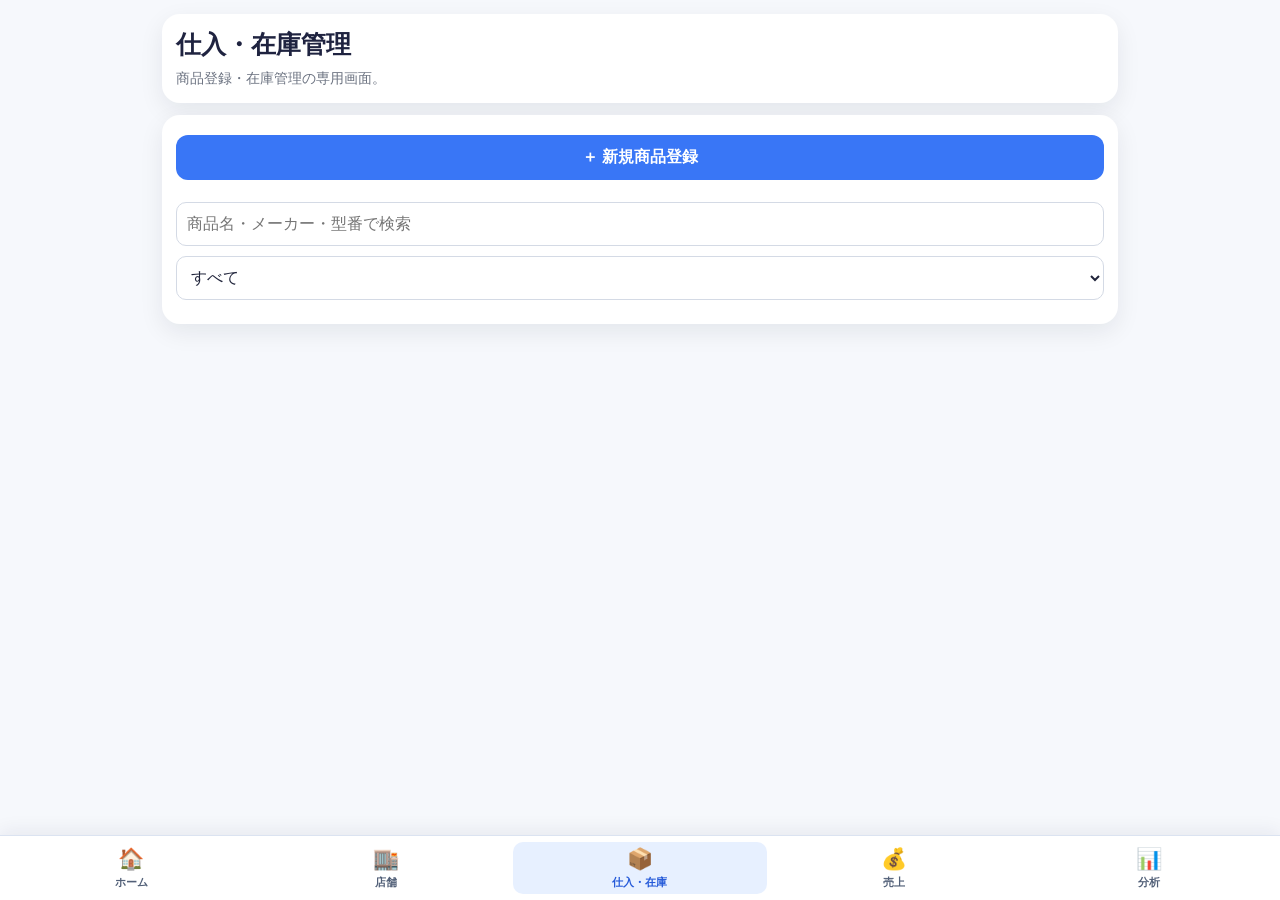
==== commit f3fcacd7: "Add files via upload" ====
--- a/inventory.html
+++ b/inventory.html
@@ -1 +1 @@
-<!DOCTYPE html><html lang="ja"><head><meta charset="UTF-8"><meta name="viewport" content="width=device-width, initial-scale=1, viewport-fit=cover"><meta name="theme-color" content="#3976f6"><meta name="apple-mobile-web-app-capable" content="yes"><link rel="manifest" href="./manifest.json"><link rel="stylesheet" href="./css/style.css?v=routesearch2"><link rel="stylesheet" href="./css/pro-nav.css?v=1"><title>仕入・在庫管理 - せどりGPS店舗管理PRO</title></head><body class="proNavPage"><main class="container"><header class="appHeader card"><h1 class="appTitle">仕入・在庫管理</h1><div class="appSub">商品登録・在庫管理の専用画面。</div></header><section class="card"><h2 class="sectionTitle">商品管理（準備中）</h2><p class="proStageNote">次の段階で商品登録、写真、仕入価格、在庫状況を追加します。現在は商品登録できません。</p></section></main><nav class="proBottomNav" aria-label="メインメニュー"><a href="./home.html"><span aria-hidden="true">🏠</span><span>ホーム</span></a><a href="./index.html"><span aria-hidden="true">🏬</span><span>店舗</span></a><a href="./inventory.html" aria-current="page"><span aria-hidden="true">📦</span><span>仕入・在庫</span></a><a href="./sales.html"><span aria-hidden="true">💰</span><span>売上</span></a><a href="./report.html"><span aria-hidden="true">📊</span><span>分析</span></a></nav></body></html>+<!DOCTYPE html><html lang="ja"><head><meta charset="UTF-8"><meta name="viewport" content="width=device-width, initial-scale=1, viewport-fit=cover"><meta name="theme-color" content="#3976f6"><meta name="apple-mobile-web-app-capable" content="yes"><link rel="manifest" href="./manifest.json"><link rel="stylesheet" href="./css/style.css?v=routesearch2"><link rel="stylesheet" href="./css/pro-nav.css?v=1"><title>仕入・在庫管理 - せどりGPS店舗管理PRO</title><style>.inv [hidden],#editor[hidden]{display:none!important}.invgrid{display:grid;grid-template-columns:repeat(2,minmax(0,1fr));gap:10px}.invgrid>div{background:#f4f6fa;padding:12px;border-radius:12px}.inv label{display:block;font-size:14px;font-weight:600;min-width:0}.inv input,.inv select,.inv textarea{display:block;width:100%;box-sizing:border-box;min-width:0;font-size:16px;padding:10px;margin:5px 0 10px;border:1px solid #d4dae5;border-radius:10px;background:white;color:#20243b}.inv button{margin:6px 0;padding:12px;border-radius:12px;border:0;background:#edf0f5;color:#20243b;font-weight:bold}.inv button.invprimary{width:100%;background:#3976f6;color:white}.invitem{display:flex;gap:12px;border-top:1px solid #ddd;padding:12px 0;overflow-wrap:anywhere}.invitem img,#preview{width:85px;height:85px;object-fit:contain;border-radius:8px}.invitem>div{flex:1;min-width:0}.invwide{grid-column:1/-1}.invsmall{font-size:13px;color:#626b7a}</style></head><body class="proNavPage"><main class="container"><header class="appHeader card"><h1 class="appTitle">仕入・在庫管理</h1><div class="appSub">商品登録・在庫管理の専用画面。</div></header><section class="card inv"><div id="stats" class="invgrid"></div><button id="add" class="invprimary">＋ 新規商品登録</button><p id="notice" role="status"></p><input id="search" placeholder="商品名・メーカー・型番で検索"><select id="filter"><option value="">すべて</option><option>未出品</option><option>出品中</option><option>販売済</option></select><div id="items"></div></section><section class="card inv" id="editor" hidden><h2>商品登録・編集</h2><form id="form"><div id="fields" class="invgrid"></div><label>商品写真（1枚）<input id="photo" type="file" accept="image/*"></label><img id="preview" hidden alt="商品写真"><button type="button" id="removePhoto">写真を削除</button><p id="estimate"></p><button class="invprimary" type="submit">保存する</button><button type="button" id="cancel">キャンセル</button></form></section></main><nav class="proBottomNav" aria-label="メインメニュー"><a href="./home.html"><span aria-hidden="true">🏠</span><span>ホーム</span></a><a href="./index.html"><span aria-hidden="true">🏬</span><span>店舗</span></a><a href="./inventory.html" aria-current="page"><span aria-hidden="true">📦</span><span>仕入・在庫</span></a><a href="./sales.html"><span aria-hidden="true">💰</span><span>売上</span></a><a href="./report.html"><span aria-hidden="true">📊</span><span>分析</span></a></nav><script src="./js/inventory.js?v=1"></script></body></html>
--- a/css/pro-nav.css
+++ b/css/pro-nav.css
@@ -0,0 +1,10 @@
+body.proNavPage{padding-bottom:calc(86px + env(safe-area-inset-bottom, 0px));}
+.proBottomNav{position:fixed;bottom:0;left:0;right:0;z-index:1100;display:grid;grid-template-columns:repeat(5,minmax(0,1fr));padding:6px 4px calc(6px + env(safe-area-inset-bottom, 0px));background:#fff;border-top:1px solid #dbe3f1;box-shadow:0 -4px 18px #1f234012;}
+.proBottomNav a{min-height:52px;display:flex;flex-direction:column;align-items:center;justify-content:center;gap:3px;text-decoration:none;color:#526078;font-size:11px;font-weight:800;white-space:nowrap;border-radius:10px;}
+.proBottomNav a span:first-child{font-size:21px;line-height:1.2;}
+.proBottomNav a[aria-current=page]{background:#e7f0ff;color:#255ad9;}
+.proNavPage .floatingJumpButtons{bottom:calc(82px + env(safe-area-inset-bottom, 0px));}
+.proLaunchGrid{display:grid;grid-template-columns:repeat(2,minmax(0,1fr));gap:10px;}
+.proLaunchGrid a{display:block;text-decoration:none;color:var(--text);border:1px solid var(--line);border-radius:14px;padding:14px;min-height:85px;}
+.proLaunchGrid small{display:block;color:var(--sub);margin-top:6px;line-height:1.5;}
+.proStageNote{color:var(--sub);font-size:14px;line-height:1.7;}
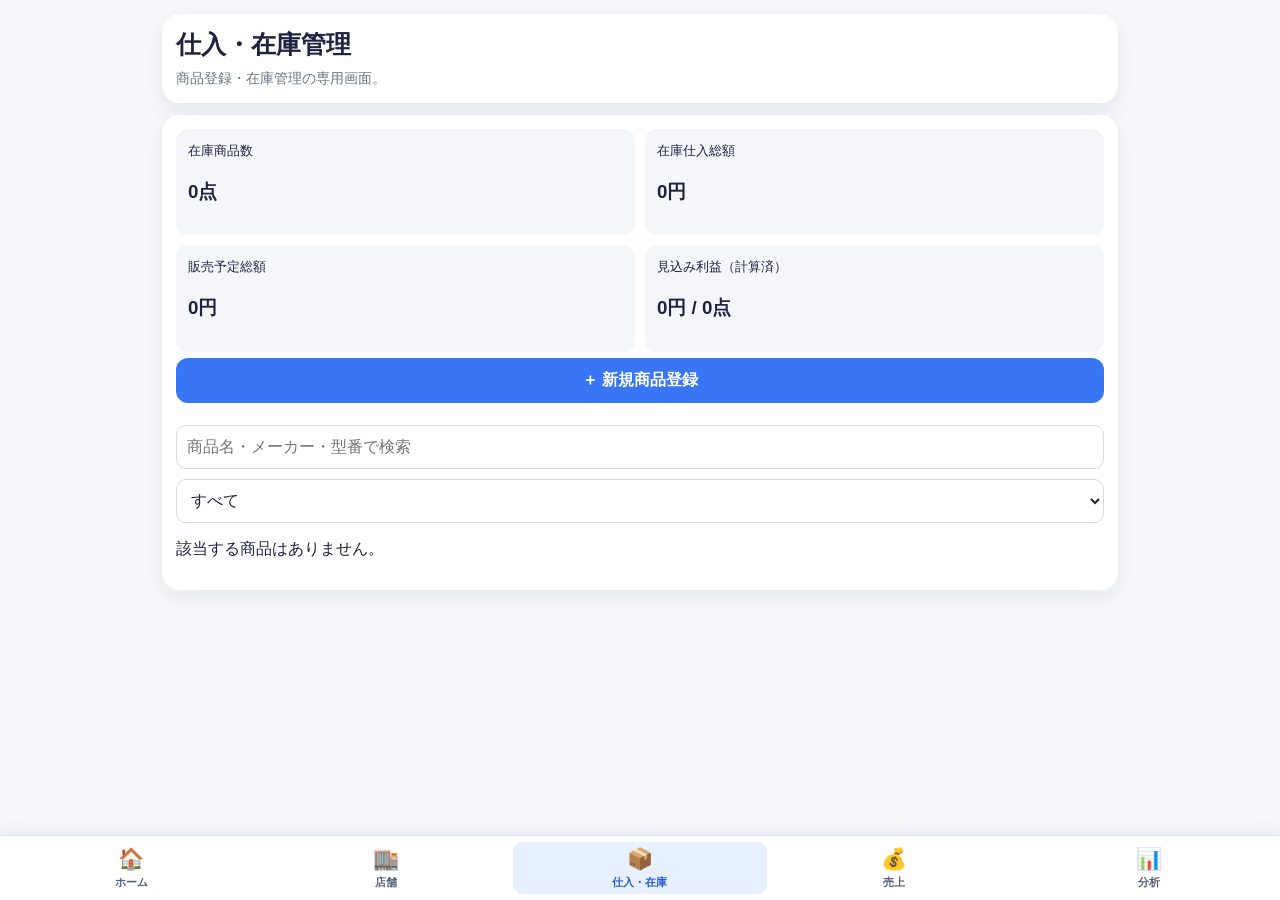
==== commit b7ba688c: "Add files via upload" ====
--- a/inventory.html
+++ b/inventory.html
@@ -1 +1 @@
-<!DOCTYPE html><html lang="ja"><head><meta charset="UTF-8"><meta name="viewport" content="width=device-width, initial-scale=1, viewport-fit=cover"><meta name="theme-color" content="#3976f6"><meta name="apple-mobile-web-app-capable" content="yes"><link rel="manifest" href="./manifest.json"><link rel="stylesheet" href="./css/style.css?v=routesearch2"><link rel="stylesheet" href="./css/pro-nav.css?v=1"><title>仕入・在庫管理 - せどりGPS店舗管理PRO</title><style>.inv [hidden],#editor[hidden]{display:none!important}.invgrid{display:grid;grid-template-columns:repeat(2,minmax(0,1fr));gap:10px}.invgrid>div{background:#f4f6fa;padding:12px;border-radius:12px}.inv label{display:block;font-size:14px;font-weight:600;min-width:0}.inv input,.inv select,.inv textarea{display:block;width:100%;box-sizing:border-box;min-width:0;font-size:16px;padding:10px;margin:5px 0 10px;border:1px solid #d4dae5;border-radius:10px;background:white;color:#20243b}.inv button{margin:6px 0;padding:12px;border-radius:12px;border:0;background:#edf0f5;color:#20243b;font-weight:bold}.inv button.invprimary{width:100%;background:#3976f6;color:white}.invitem{display:flex;gap:12px;border-top:1px solid #ddd;padding:12px 0;overflow-wrap:anywhere}.invitem img,#preview{width:85px;height:85px;object-fit:contain;border-radius:8px}.invitem>div{flex:1;min-width:0}.invwide{grid-column:1/-1}.invsmall{font-size:13px;color:#626b7a}</style></head><body class="proNavPage"><main class="container"><header class="appHeader card"><h1 class="appTitle">仕入・在庫管理</h1><div class="appSub">商品登録・在庫管理の専用画面。</div></header><section class="card inv"><div id="stats" class="invgrid"></div><button id="add" class="invprimary">＋ 新規商品登録</button><p id="notice" role="status"></p><input id="search" placeholder="商品名・メーカー・型番で検索"><select id="filter"><option value="">すべて</option><option>未出品</option><option>出品中</option><option>販売済</option></select><div id="items"></div></section><section class="card inv" id="editor" hidden><h2>商品登録・編集</h2><form id="form"><div id="fields" class="invgrid"></div><label>商品写真（1枚）<input id="photo" type="file" accept="image/*"></label><img id="preview" hidden alt="商品写真"><button type="button" id="removePhoto">写真を削除</button><p id="estimate"></p><button class="invprimary" type="submit">保存する</button><button type="button" id="cancel">キャンセル</button></form></section></main><nav class="proBottomNav" aria-label="メインメニュー"><a href="./home.html"><span aria-hidden="true">🏠</span><span>ホーム</span></a><a href="./index.html"><span aria-hidden="true">🏬</span><span>店舗</span></a><a href="./inventory.html" aria-current="page"><span aria-hidden="true">📦</span><span>仕入・在庫</span></a><a href="./sales.html"><span aria-hidden="true">💰</span><span>売上</span></a><a href="./report.html"><span aria-hidden="true">📊</span><span>分析</span></a></nav><script src="./js/inventory.js?v=1"></script></body></html>+<!DOCTYPE html><html lang="ja"><head><meta charset="UTF-8"><meta name="viewport" content="width=device-width, initial-scale=1, viewport-fit=cover"><meta name="theme-color" content="#3976f6"><meta name="apple-mobile-web-app-capable" content="yes"><link rel="manifest" href="./manifest.json"><link rel="stylesheet" href="./css/style.css?v=routesearch2"><link rel="stylesheet" href="./css/pro-nav.css?v=1"><title>仕入・在庫管理 - せどりGPS店舗管理PRO</title><style>.inv [hidden],#editor[hidden]{display:none!important}.invgrid{display:grid;grid-template-columns:repeat(2,minmax(0,1fr));gap:10px}.invgrid>div{background:#f4f6fa;padding:12px;border-radius:12px}.inv label{display:block;font-size:14px;font-weight:600;min-width:0}.inv input,.inv select,.inv textarea{display:block;width:100%;box-sizing:border-box;min-width:0;font-size:16px;padding:10px;margin:5px 0 10px;border:1px solid #d4dae5;border-radius:10px;background:white;color:#20243b}.inv button{margin:6px 0;padding:12px;border-radius:12px;border:0;background:#edf0f5;color:#20243b;font-weight:bold}.inv button.invprimary{width:100%;background:#3976f6;color:white}.invitem{display:flex;gap:12px;border-top:1px solid #ddd;padding:12px 0;overflow-wrap:anywhere}.invitem img,#preview{width:85px;height:85px;object-fit:contain;border-radius:8px}.invitem>div{flex:1;min-width:0}.invwide{grid-column:1/-1}.invsmall{font-size:13px;color:#626b7a}.inv input[type=date]{appearance:none;-webkit-appearance:none;max-width:100%;min-width:0!important;width:100%!important;box-sizing:border-box!important;padding-inline:8px}.inv input[type=date]::-webkit-date-and-time-value{min-width:0;text-align:left}.inv input[readonly]{background:#f4f6fa}</style></head><body class="proNavPage"><main class="container"><header class="appHeader card"><h1 class="appTitle">仕入・在庫管理</h1><div class="appSub">商品登録・在庫管理の専用画面。</div></header><section class="card inv"><div id="stats" class="invgrid"></div><button id="add" class="invprimary">＋ 新規商品登録</button><p id="notice" role="status"></p><input id="search" placeholder="商品名・メーカー・型番で検索"><select id="filter"><option value="">すべて</option><option>未出品</option><option>出品中</option><option>販売済</option></select><div id="items"></div></section><section class="card inv" id="editor" hidden><h2>商品登録・編集</h2><form id="form"><div id="fields" class="invgrid"></div><label>商品写真（1枚）<input id="photo" type="file" accept="image/*"></label><img id="preview" hidden alt="商品写真"><button type="button" id="removePhoto">写真を削除</button><p id="estimate"></p><button class="invprimary" type="submit">保存する</button><button type="button" id="cancel">キャンセル</button></form></section></main><nav class="proBottomNav" aria-label="メインメニュー"><a href="./home.html"><span aria-hidden="true">🏠</span><span>ホーム</span></a><a href="./index.html"><span aria-hidden="true">🏬</span><span>店舗</span></a><a href="./inventory.html" aria-current="page"><span aria-hidden="true">📦</span><span>仕入・在庫</span></a><a href="./sales.html"><span aria-hidden="true">💰</span><span>売上</span></a><a href="./report.html"><span aria-hidden="true">📊</span><span>分析</span></a></nav><script src="./js/inventory.js?v=2"></script></body></html>
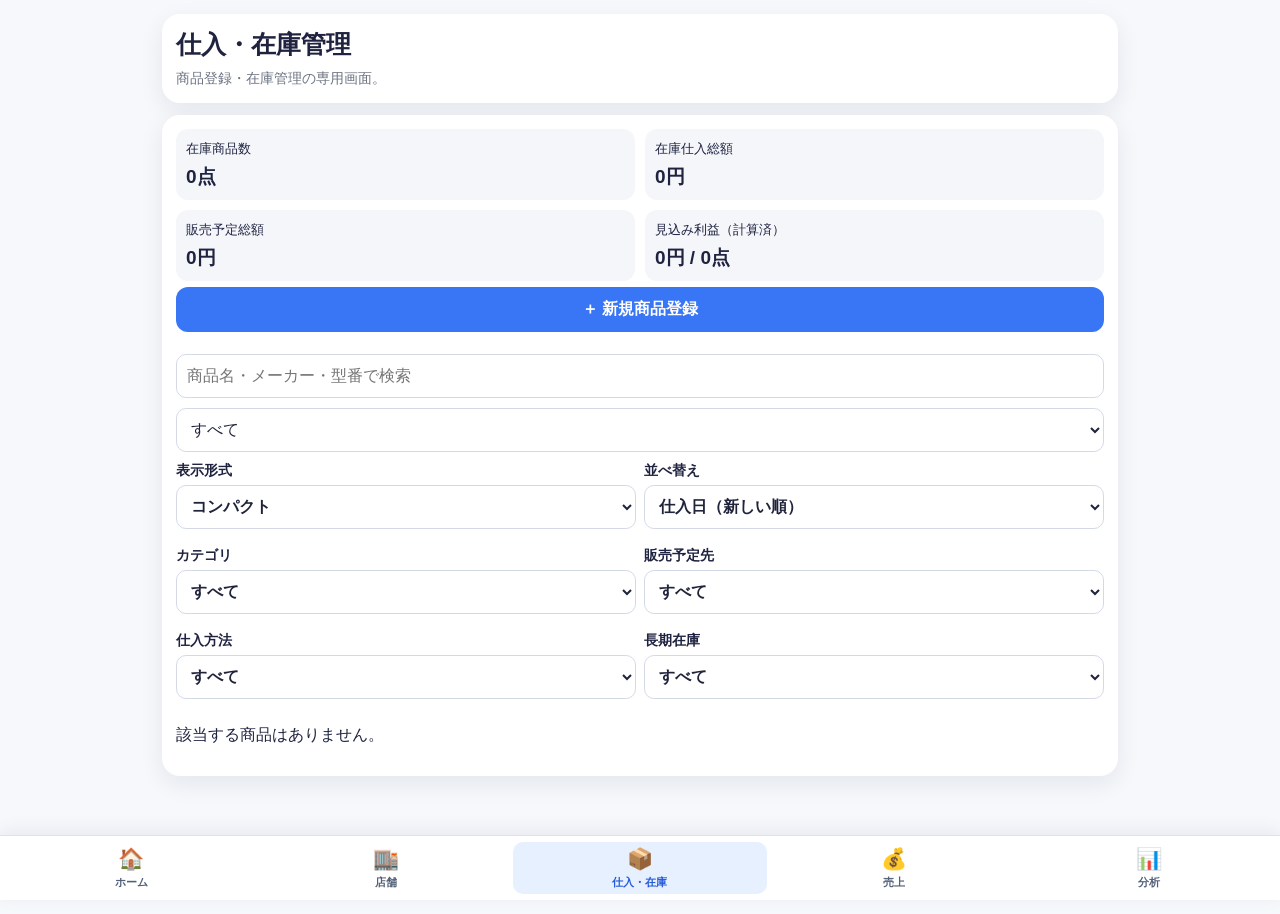
==== commit 03906090: "Add files via upload" ====
--- a/inventory.html
+++ b/inventory.html
@@ -1 +1 @@
-<!DOCTYPE html><html lang="ja"><head><meta charset="UTF-8"><meta name="viewport" content="width=device-width, initial-scale=1, viewport-fit=cover"><meta name="theme-color" content="#3976f6"><meta name="apple-mobile-web-app-capable" content="yes"><link rel="manifest" href="./manifest.json"><link rel="stylesheet" href="./css/style.css?v=routesearch2"><link rel="stylesheet" href="./css/pro-nav.css?v=1"><title>仕入・在庫管理 - せどりGPS店舗管理PRO</title><style>.inv [hidden],#editor[hidden]{display:none!important}.invgrid{display:grid;grid-template-columns:repeat(2,minmax(0,1fr));gap:10px}.invgrid>div{background:#f4f6fa;padding:12px;border-radius:12px}.inv label{display:block;font-size:14px;font-weight:600;min-width:0}.inv input,.inv select,.inv textarea{display:block;width:100%;box-sizing:border-box;min-width:0;font-size:16px;padding:10px;margin:5px 0 10px;border:1px solid #d4dae5;border-radius:10px;background:white;color:#20243b}.inv button{margin:6px 0;padding:12px;border-radius:12px;border:0;background:#edf0f5;color:#20243b;font-weight:bold}.inv button.invprimary{width:100%;background:#3976f6;color:white}.invitem{display:flex;gap:12px;border-top:1px solid #ddd;padding:12px 0;overflow-wrap:anywhere}.invitem img,#preview{width:85px;height:85px;object-fit:contain;border-radius:8px}.invitem>div{flex:1;min-width:0}.invwide{grid-column:1/-1}.invsmall{font-size:13px;color:#626b7a}.inv input[type=date]{appearance:none;-webkit-appearance:none;max-width:100%;min-width:0!important;width:100%!important;box-sizing:border-box!important;padding-inline:8px}.inv input[type=date]::-webkit-date-and-time-value{min-width:0;text-align:left}.inv input[readonly]{background:#f4f6fa}</style></head><body class="proNavPage"><main class="container"><header class="appHeader card"><h1 class="appTitle">仕入・在庫管理</h1><div class="appSub">商品登録・在庫管理の専用画面。</div></header><section class="card inv"><div id="stats" class="invgrid"></div><button id="add" class="invprimary">＋ 新規商品登録</button><p id="notice" role="status"></p><input id="search" placeholder="商品名・メーカー・型番で検索"><select id="filter"><option value="">すべて</option><option>未出品</option><option>出品中</option><option>販売済</option></select><div id="items"></div></section><section class="card inv" id="editor" hidden><h2>商品登録・編集</h2><form id="form"><div id="fields" class="invgrid"></div><label>商品写真（1枚）<input id="photo" type="file" accept="image/*"></label><img id="preview" hidden alt="商品写真"><button type="button" id="removePhoto">写真を削除</button><p id="estimate"></p><button class="invprimary" type="submit">保存する</button><button type="button" id="cancel">キャンセル</button></form></section></main><nav class="proBottomNav" aria-label="メインメニュー"><a href="./home.html"><span aria-hidden="true">🏠</span><span>ホーム</span></a><a href="./index.html"><span aria-hidden="true">🏬</span><span>店舗</span></a><a href="./inventory.html" aria-current="page"><span aria-hidden="true">📦</span><span>仕入・在庫</span></a><a href="./sales.html"><span aria-hidden="true">💰</span><span>売上</span></a><a href="./report.html"><span aria-hidden="true">📊</span><span>分析</span></a></nav><script src="./js/inventory.js?v=2"></script></body></html>+<!DOCTYPE html><html lang="ja"><head><meta charset="UTF-8"><meta name="viewport" content="width=device-width, initial-scale=1, viewport-fit=cover"><meta name="theme-color" content="#3976f6"><meta name="apple-mobile-web-app-capable" content="yes"><link rel="manifest" href="./manifest.json"><link rel="stylesheet" href="./css/style.css?v=routesearch2"><link rel="stylesheet" href="./css/pro-nav.css?v=1"><title>仕入・在庫管理 - せどりGPS店舗管理PRO</title><style>.inv [hidden],#editor[hidden]{display:none!important}.invgrid{display:grid;grid-template-columns:repeat(2,minmax(0,1fr));gap:10px}.invgrid>div{background:#f4f6fa;padding:12px;border-radius:12px}.inv label{display:block;font-size:14px;font-weight:600;min-width:0}.inv input,.inv select,.inv textarea{display:block;width:100%;box-sizing:border-box;min-width:0;font-size:16px;padding:10px;margin:5px 0 10px;border:1px solid #d4dae5;border-radius:10px;background:white;color:#20243b}.inv button{margin:6px 0;padding:12px;border-radius:12px;border:0;background:#edf0f5;color:#20243b;font-weight:bold}.inv button.invprimary{width:100%;background:#3976f6;color:white}.invitem{display:flex;gap:12px;border-top:1px solid #ddd;padding:12px 0;overflow-wrap:anywhere}.invitem img,#preview{width:85px;height:85px;object-fit:contain;border-radius:8px}.invitem>div{flex:1;min-width:0}.invwide{grid-column:1/-1}.invsmall{font-size:13px;color:#626b7a}.inv input[type=date]{appearance:none;-webkit-appearance:none;max-width:100%;min-width:0!important;width:100%!important;box-sizing:border-box!important;padding-inline:8px}.inv input[type=date]::-webkit-date-and-time-value{min-width:0;text-align:left}.inv input[readonly]{background:#f4f6fa}.invgrid>div h3{margin:6px 0 0;font-size:19px}.invgrid>div{padding:10px}.invtools{display:grid;grid-template-columns:repeat(2,minmax(0,1fr));gap:8px}.invtools label{min-width:0}.invitem p{margin:5px 0;font-size:14px}.invitem button{margin:6px 8px 0 0}.invtag{display:inline-block;padding:3px 8px;border-radius:8px;font-size:12px;background:#edf0f5;margin:3px 5px 3px 0}.invtag.listed{background:#e3edff;color:#2457b7}.invtag.old{background:#fff0d6;color:#875000}.invtag.veryold{background:#ffe4e4;color:#a32222}.invpositive{color:#167347}.invnegative{color:#b42318}.invitem.compact img{width:64px;height:64px}.invitem.compact{gap:9px}.invitem .invsmall{font-size:12px}.inv #editor{scroll-margin-top:20px}</style></head><body class="proNavPage"><main class="container"><header class="appHeader card"><h1 class="appTitle">仕入・在庫管理</h1><div class="appSub">商品登録・在庫管理の専用画面。</div></header><section class="card inv"><div id="stats" class="invgrid"></div><button id="add" class="invprimary">＋ 新規商品登録</button><p id="notice" role="status"></p><input id="search" placeholder="商品名・メーカー・型番で検索"><select id="filter"><option value="">すべて</option><option>未出品</option><option>出品中</option><option>販売済</option></select><div class="invtools"><label>表示形式<select id="layout"><option value="compact">コンパクト</option><option value="detail">詳細</option></select></label><label>並べ替え<select id="sort"><option value="new">仕入日（新しい順）</option><option value="old">在庫日数（長い順）</option><option value="profit">見込み利益（高い順）</option><option value="margin">利益率（高い順）</option></select></label><label>カテゴリ<select id="categoryFilter"><option value="">すべて</option></select></label><label>販売予定先<select id="platformFilter"><option value="">すべて</option></select></label><label>仕入方法<select id="methodFilter"><option value="">すべて</option><option>店舗</option><option>電脳</option></select></label><label>長期在庫<select id="ageFilter"><option value="0">すべて</option><option value="30">30日以上</option><option value="60">60日以上</option><option value="90">90日以上</option></select></label></div><p id="count" class="invsmall"></p><div id="items"></div></section><section class="card inv" id="editor" hidden><h2>商品登録・編集</h2><form id="form"><div id="fields" class="invgrid"></div><label>商品写真（1枚）<input id="photo" type="file" accept="image/*"></label><img id="preview" hidden alt="商品写真"><button type="button" id="removePhoto">写真を削除</button><p id="estimate"></p><button class="invprimary" type="submit">保存する</button><button type="button" id="cancel">キャンセル</button></form></section></main><nav class="proBottomNav" aria-label="メインメニュー"><a href="./home.html"><span aria-hidden="true">🏠</span><span>ホーム</span></a><a href="./index.html"><span aria-hidden="true">🏬</span><span>店舗</span></a><a href="./inventory.html" aria-current="page"><span aria-hidden="true">📦</span><span>仕入・在庫</span></a><a href="./sales.html"><span aria-hidden="true">💰</span><span>売上</span></a><a href="./report.html"><span aria-hidden="true">📊</span><span>分析</span></a></nav><script src="./js/inventory.js?v=3"></script></body></html>
